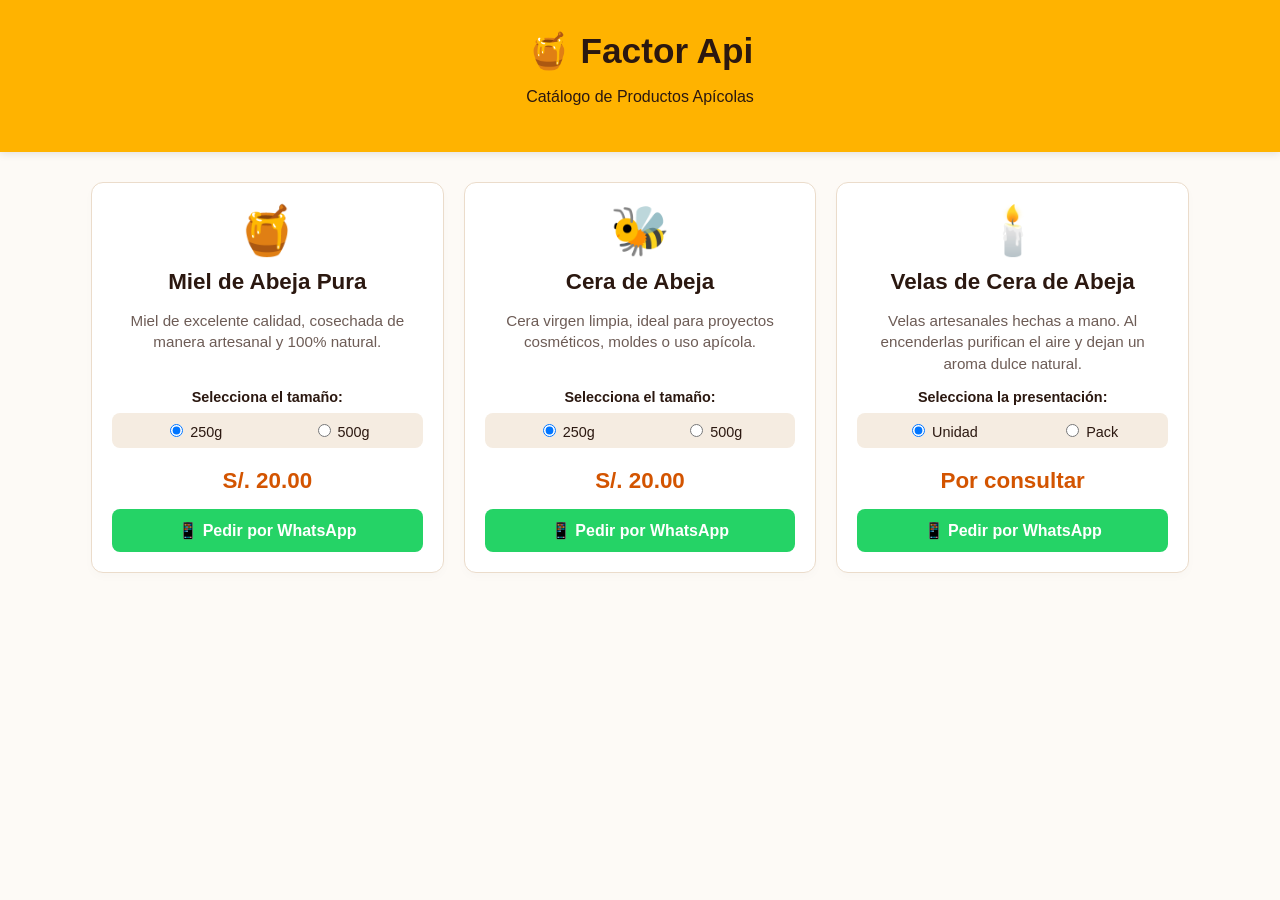
==== index.html @ f0970d04 "Add files via upload" ====
<!DOCTYPE html>
<html lang="es">
<head>
    <meta charset="UTF-8">
    <meta name="viewport" content="width=device-width, initial-scale=1.0">
    <title>Factor Api - Catálogo Oficial</title>
    <style>
        :root {
            --amarillo-miel: #ffb300;
            --marron-oscuro: #2b1810;
            --crema-fondo: #fdfaf6;
            --verde-whatsapp: #25d366;
        }

        body {
            font-family: 'Segoe UI', Arial, sans-serif;
            margin: 0;
            padding: 0;
            background-color: var(--crema-fondo);
            color: var(--marron-oscuro);
        }

        header {
            background-color: var(--amarillo-miel);
            text-align: center;
            padding: 30px 20px;
            box-shadow: 0 2px 8px rgba(0,0,0,0.1);
        }

        header h1 {
            margin: 0;
            font-size: 2.2rem;
        }

        .container {
            max-width: 1100px;
            margin: 30px auto;
            padding: 0 15px;
        }

        .grid-catalogo {
            display: flex;
            flex-wrap: wrap;
            gap: 20px;
            justify-content: center;
        }

        .card-item {
            background: #fff;
            border: 1px solid #ebdccb;
            border-radius: 12px;
            width: calc(33.333% - 14px);
            min-width: 280px;
            box-sizing: border-box;
            padding: 20px;
            box-shadow: 0 4px 10px rgba(0,0,0,0.02);
            display: flex;
            flex-direction: column;
            justify-content: space-between;
        }

        @media (max-width: 900px) {
            .card-item {
                width: calc(50% - 10px);
            }
        }

        @media (max-width: 600px) {
            .card-item {
                width: 100%;
            }
        }

        .icono-prod {
            font-size: 3rem;
            text-align: center;
            margin-bottom: 10px;
        }

        .card-item h3 {
            margin: 10px 0 5px 0;
            font-size: 1.4rem;
            text-align: center;
        }

        .descripcion {
            font-size: 0.95rem;
            color: #6d5c56;
            text-align: center;
            margin-bottom: 15px;
            line-height: 1.4;
        }

        .selector-medida {
            margin-bottom: 20px;
        }

        .selector-medida label {
            display: block;
            font-weight: bold;
            font-size: 0.9rem;
            margin-bottom: 8px;
            text-align: center;
        }

        .opciones-radio {
            display: flex;
            justify-content: space-around;
            background: #f5ece1;
            padding: 8px;
            border-radius: 8px;
        }

        .opciones-radio label {
            margin: 0;
            cursor: pointer;
            font-weight: normal;
        }

        .precio-display {
            text-align: center;
            font-size: 1.4rem;
            font-weight: bold;
            color: #d35400;
            margin-bottom: 15px;
        }

        .btn-whatsapp {
            background-color: var(--verde-whatsapp);
            color: white;
            border: none;
            padding: 12px;
            border-radius: 8px;
            font-weight: bold;
            font-size: 1rem;
            cursor: pointer;
            width: 100%;
            display: flex;
            align-items: center;
            justify-content: center;
            gap: 8px;
            transition: background 0.3s;
            text-decoration: none;
            box-sizing: border-box;
        }

        .btn-whatsapp:hover {
            background-color: #20ba56;
        }
    </style>
</head>
<body>

    <header>
        <h1>🍯 Factor Api</h1>
        <p>Catálogo de Productos Apícolas</p>
    </header>

    <div class="container">
        <div class="grid-catalogo">

            <!-- PRODUCTO 1: MIEL -->
            <div class="card-item">
                <div>
                    <div class="icono-prod">🍯</div>
                    <h3>Miel de Abeja Pura</h3>
                    <p class="descripcion">Miel de excelente calidad, cosechada de manera artesanal y 100% natural.</p>
                </div>
                <div>
                    <div class="selector-medida">
                        <label>Selecciona el tamaño:</label>
                        <div class="opciones-radio">
                            <label><input type="radio" name="tamano-miel" value="250g" checked onclick="actualizarPrecio('miel', 20)"> 250g</label>
                            <label><input type="radio" name="tamano-miel" value="500g" onclick="actualizarPrecio('miel', 40)"> 500g</label>
                        </div>
                    </div>
                    <div class="precio-display" id="precio-miel">S/. 20.00</div>
                    <button class="btn-whatsapp" onclick="enviarPedido('Miel de Abeja Pura', 'tamano-miel', 'precio-miel')">
                        📱 Pedir por WhatsApp
                    </button>
                </div>
            </div>

            <!-- PRODUCTO 2: CERA -->
            <div class="card-item">
                <div>
                    <div class="icono-prod">🐝</div>
                    <h3>Cera de Abeja</h3>
                    <p class="descripcion">Cera virgen limpia, ideal para proyectos cosméticos, moldes o uso apícola.</p>
                </div>
                <div>
                    <div class="selector-medida">
                        <label>Selecciona el tamaño:</label>
                        <div class="opciones-radio">
                            <label><input type="radio" name="tamano-cera" value="250g" checked onclick="actualizarPrecio('cera', 20)"> 250g</label>
                            <label><input type="radio" name="tamano-cera" value="500g" onclick="actualizarPrecio('cera', 40)"> 500g</label>
                        </div>
                    </div>
                    <div class="precio-display" id="precio-cera">S/. 20.00</div>
                    <button class="btn-whatsapp" onclick="enviarPedido('Cera de Abeja', 'tamano-cera', 'precio-cera')">
                        📱 Pedir por WhatsApp
                    </button>
                </div>
            </div>

            <!-- PRODUCTO 3: VELAS -->
            <div class="card-item">
                <div>
                    <div class="icono-prod">🕯️</div>
                    <h3>Velas de Cera de Abeja</h3>
                    <p class="descripcion">Velas artesanales hechas a mano. Al encenderlas purifican el aire y dejan un aroma dulce natural.</p>
                </div>
                <div>
                    <div class="selector-medida">
                        <label>Selecciona la presentación:</label>
                        <div class="opciones-radio">
                            <label><input type="radio" name="tamano-velas" value="Unidad" checked onclick="actualizarPrecio('velas', 'Por consultar')"> Unidad</label>
                            <label><input type="radio" name="tamano-velas" value="Pack" onclick="actualizarPrecio('velas', 'Por consultar')"> Pack</label>
                        </div>
                    </div>
                    <div class="precio-display" id="precio-velas">Por consultar</div>
                    <button class="btn-whatsapp" onclick="enviarPedido('Velas de Cera de Abeja', 'tamano-velas', 'precio-velas')">
                        📱 Pedir por WhatsApp
                    </button>
                </div>
            </div>

        </div>
    </div>

    <script>
        function actualizarPrecio(producto, valor) {
            const el = document.getElementById('precio-' + producto);
            if (typeof valor === 'number') {
                el.innerText = `S/. ${valor}.00`;
            } else {
                el.innerText = valor;
            }
        }

        function enviarPedido(producto, nombreRadio, idPrecio) {
            const numeroTelefono = "51941983088"; 
            
            const opciones = document.getElementsByName(nombreRadio);
            let tamanoSeleccionado = "250g";
            
            for (let i = 0; i < opciones.length; i++) {
                if (opciones[i].checked) {
                    tamanoSeleccionado = opciones[i].value;
                    break;
                }
            }
            
            const textoPrecio = document.getElementById(idPrecio).innerText;
            let detallePrecio = `con un costo de ${textoPrecio}`;
            if(textoPrecio === "Por consultar") {
                detallePrecio = "para consultar el precio";
            }
            
            const mensaje = `Hola Factor Api, me interesa comprar el producto: ${producto} en la presentación de ${tamanoSeleccionado} ${detallePrecio}.`;
            const mensajeCodificado = encodeURIComponent(mensaje);
            
            const enlaceWhatsApp = `https://whatsapp.com{numeroTelefono}&text=${mensajeCodificado}`;
            window.open(enlaceWhatsApp, '_blank');
        }
    </script>

</body>
</html>
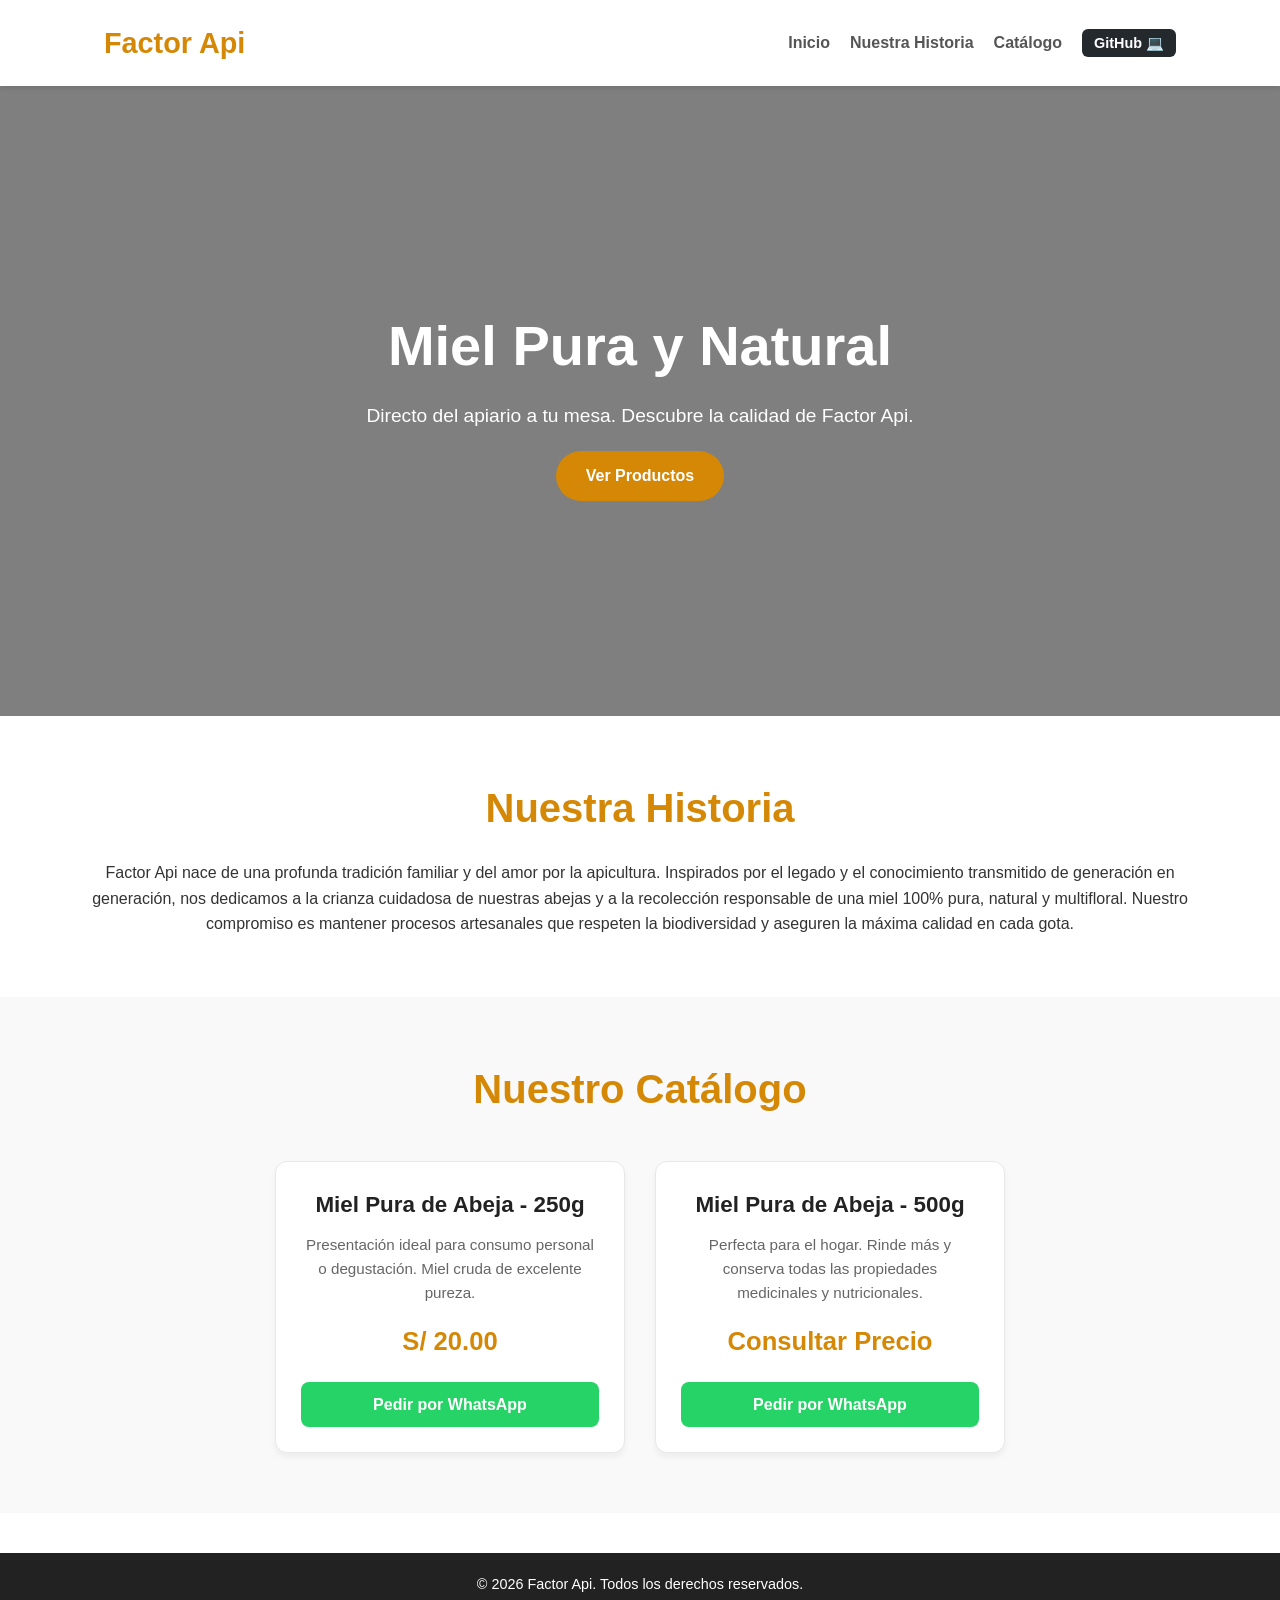
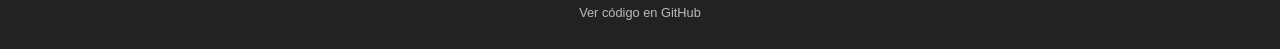
==== commit c31da427: "Add files via upload" ====
--- a/index.html
+++ b/index.html
@@ -3,267 +3,327 @@
 <head>
     <meta charset="UTF-8">
     <meta name="viewport" content="width=device-width, initial-scale=1.0">
-    <title>Factor Api - Catálogo Oficial</title>
+    <title>Factor Api - Miel Pura de Abeja</title>
+    
+    <!-- Estilos CSS Integrados -->
     <style>
-        :root {
-            --amarillo-miel: #ffb300;
-            --marron-oscuro: #2b1810;
-            --crema-fondo: #fdfaf6;
-            --verde-whatsapp: #25d366;
-        }
-
-        body {
-            font-family: 'Segoe UI', Arial, sans-serif;
+        /* Estilos Generales */
+        * {
             margin: 0;
             padding: 0;
-            background-color: var(--crema-fondo);
-            color: var(--marron-oscuro);
-        }
-
+            box-sizing: border-box;
+            font-family: 'Segoe UI', Tahoma, Geneva, Verdana, sans-serif;
+        }
+
+        body {
+            color: #333;
+            line-height: 1.6;
+            background-color: #fff;
+        }
+
+        .container {
+            width: 90%;
+            max-width: 1200px;
+            margin: 0 auto;
+        }
+
+        .section-padding {
+            padding: 60px 0;
+            text-align: center;
+        }
+
+        .bg-light {
+            background-color: #f9f9f9;
+        }
+
+        h2 {
+            font-size: 2.5rem;
+            margin-bottom: 20px;
+            color: #d48806;
+        }
+
+        /* Barra de Navegación */
         header {
-            background-color: var(--amarillo-miel);
+            background-color: #fff;
+            box-shadow: 0 2px 5px rgba(0,0,0,0.1);
+            position: sticky;
+            top: 0;
+            z-index: 1000;
+        }
+
+        .nav-container {
+            display: flex;
+            justify-content: space-between;
+            align-items: center;
+            padding: 20px 5%;
+            max-width: 1200px;
+            margin: 0 auto;
+        }
+
+        .logo {
+            font-size: 1.8rem;
+            font-weight: bold;
+            color: #d48806;
+        }
+
+        nav ul {
+            display: flex;
+            list-style: none;
+            align-items: center;
+        }
+
+        nav ul li {
+            margin-left: 20px;
+        }
+
+        nav ul li a {
+            text-decoration: none;
+            color: #555;
+            font-weight: 600;
+            transition: color 0.3s;
+        }
+
+        nav ul li a:hover {
+            color: #d48806;
+        }
+
+        /* Botón de GitHub en navegación */
+        .nav-github {
+            background-color: #24292e;
+            color: #fff !important;
+            padding: 6px 12px;
+            border-radius: 6px;
+            font-size: 0.9rem;
+        }
+
+        .nav-github:hover {
+            background-color: #444d56;
+            color: #fff !important;
+        }
+
+        /* Sección Hero / Inicio */
+        .hero-section {
+            background: linear-gradient(rgba(0, 0, 0, 0.5), rgba(0, 0, 0, 0.5)), url('https://unsplash.com') no-repeat center center/cover;
+            height: 70vh;
+            display: flex;
+            justify-content: center;
+            align-items: center;
             text-align: center;
-            padding: 30px 20px;
-            box-shadow: 0 2px 8px rgba(0,0,0,0.1);
-        }
-
-        header h1 {
-            margin: 0;
-            font-size: 2.2rem;
-        }
-
-        .container {
-            max-width: 1100px;
-            margin: 30px auto;
-            padding: 0 15px;
-        }
-
-        .grid-catalogo {
+            color: #fff;
+        }
+
+        .hero-content h1 {
+            font-size: 3.5rem;
+            margin-bottom: 10px;
+        }
+
+        .hero-content p {
+            font-size: 1.2rem;
+            margin-bottom: 20px;
+        }
+
+        .btn-primary {
+            display: inline-block;
+            padding: 12px 30px;
+            background-color: #d48806;
+            color: #fff;
+            text-decoration: none;
+            border-radius: 25px;
+            font-weight: bold;
+            transition: background 0.3s;
+        }
+
+        .btn-primary:hover {
+            background-color: #b87404;
+        }
+
+        /* Catálogo de Productos (Diseño Multi-Columna Adaptativo) */
+        .catalog-grid {
             display: flex;
             flex-wrap: wrap;
-            gap: 20px;
+            gap: 30px;
             justify-content: center;
-        }
-
-        .card-item {
+            margin-top: 40px;
+        }
+
+        .product-card {
             background: #fff;
-            border: 1px solid #ebdccb;
+            border: 1px solid #e8e8e8;
             border-radius: 12px;
-            width: calc(33.333% - 14px);
-            min-width: 280px;
-            box-sizing: border-box;
-            padding: 20px;
-            box-shadow: 0 4px 10px rgba(0,0,0,0.02);
+            overflow: hidden;
+            width: 100%;
+            max-width: 350px;
+            box-shadow: 0 4px 6px rgba(0,0,0,0.05);
+            transition: transform 0.3s;
             display: flex;
             flex-direction: column;
+        }
+
+        .product-card:hover {
+            transform: translateY(-5px);
+        }
+
+        .product-info {
+            padding: 25px;
+            display: flex;
+            flex-direction: column;
+            flex-grow: 1;
             justify-content: space-between;
         }
 
-        @media (max-width: 900px) {
-            .card-item {
-                width: calc(50% - 10px);
-            }
-        }
-
-        @media (max-width: 600px) {
-            .card-item {
-                width: 100%;
-            }
-        }
-
-        .icono-prod {
-            font-size: 3rem;
-            text-align: center;
+        .product-info h3 {
+            font-size: 1.4rem;
             margin-bottom: 10px;
-        }
-
-        .card-item h3 {
-            margin: 10px 0 5px 0;
-            font-size: 1.4rem;
-            text-align: center;
-        }
-
-        .descripcion {
+            color: #222;
+        }
+
+        .description {
             font-size: 0.95rem;
-            color: #6d5c56;
-            text-align: center;
+            color: #666;
             margin-bottom: 15px;
-            line-height: 1.4;
-        }
-
-        .selector-medida {
+            flex-grow: 1;
+        }
+
+        .price {
+            font-size: 1.6rem;
+            font-weight: bold;
+            color: #d48806;
             margin-bottom: 20px;
         }
 
-        .selector-medida label {
-            display: block;
-            font-weight: bold;
-            font-size: 0.9rem;
-            margin-bottom: 8px;
-            text-align: center;
-        }
-
-        .opciones-radio {
-            display: flex;
-            justify-content: space-around;
-            background: #f5ece1;
-            padding: 8px;
-            border-radius: 8px;
-        }
-
-        .opciones-radio label {
-            margin: 0;
-            cursor: pointer;
-            font-weight: normal;
-        }
-
-        .precio-display {
-            text-align: center;
-            font-size: 1.4rem;
-            font-weight: bold;
-            color: #d35400;
-            margin-bottom: 15px;
-        }
-
+        /* Botón de WhatsApp */
         .btn-whatsapp {
-            background-color: var(--verde-whatsapp);
-            color: white;
-            border: none;
-            padding: 12px;
+            display: inline-block;
+            padding: 10px 20px;
+            background-color: #25D366;
+            color: #fff;
+            text-decoration: none;
             border-radius: 8px;
             font-weight: bold;
-            font-size: 1rem;
-            cursor: pointer;
-            width: 100%;
-            display: flex;
-            align-items: center;
-            justify-content: center;
-            gap: 8px;
             transition: background 0.3s;
-            text-decoration: none;
-            box-sizing: border-box;
+            text-align: center;
         }
 
         .btn-whatsapp:hover {
-            background-color: #20ba56;
+            background-color: #1ebd58;
+        }
+
+        /* Footer */
+        footer {
+            background-color: #222;
+            color: #fff;
+            text-align: center;
+            padding: 20px 0;
+            margin-top: 40px;
+            font-size: 0.9rem;
+        }
+
+        footer p {
+            margin-bottom: 5px;
+        }
+
+        /* Ajustes Responsivos para Pantallas Pequeñas */
+        @media (max-width: 768px) {
+            .nav-container {
+                flex-direction: column;
+                gap: 10px;
+            }
+            
+            nav ul {
+                flex-direction: column;
+                gap: 10px;
+            }
+
+            nav ul li {
+                margin: 0;
+            }
+
+            .hero-content h1 {
+                font-size: 2.5rem;
+            }
+            
+            .catalog-grid {
+                justify-content: space-evenly;
+            }
         }
     </style>
 </head>
 <body>
 
+    <!-- Navegación -->
     <header>
-        <h1>🍯 Factor Api</h1>
-        <p>Catálogo de Productos Apícolas</p>
+        <div class="nav-container">
+            <div class="logo">Factor Api</div>
+            <nav>
+                <ul>
+                    <li><a href="#inicio">Inicio</a></li>
+                    <li><a href="#historia">Nuestra Historia</a></li>
+                    <li><a href="#catalogo">Catálogo</a></li>
+                    <!-- Reemplaza este enlace por la URL real de tu repositorio de GitHub -->
+                    <li><a href="https://github.com" target="_blank" class="nav-github">GitHub 💻</a></li>
+                </ul>
+            </nav>
+        </div>
     </header>
 
-    <div class="container">
-        <div class="grid-catalogo">
-
-            <!-- PRODUCTO 1: MIEL -->
-            <div class="card-item">
-                <div>
-                    <div class="icono-prod">🍯</div>
-                    <h3>Miel de Abeja Pura</h3>
-                    <p class="descripcion">Miel de excelente calidad, cosechada de manera artesanal y 100% natural.</p>
+    <!-- Sección Inicio -->
+    <section id="inicio" class="hero-section">
+        <div class="hero-content">
+            <h1>Miel Pura y Natural</h1>
+            <p>Directo del apiario a tu mesa. Descubre la calidad de Factor Api.</p>
+            <a href="#catalogo" class="btn-primary">Ver Productos</a>
+        </div>
+    </section>
+
+    <!-- Sección Historia -->
+    <section id="historia" class="section-padding">
+        <div class="container">
+            <h2>Nuestra Historia</h2>
+            <p>Factor Api nace de una profunda tradición familiar y del amor por la apicultura. Inspirados por el legado y el conocimiento transmitido de generación en generación, nos dedicamos a la crianza cuidadosa de nuestras abejas y a la recolección responsable de una miel 100% pura, natural y multifloral. Nuestro compromiso es mantener procesos artesanales que respeten la biodiversidad y aseguren la máxima calidad en cada gota.</p>
+        </div>
+    </section>
+
+    <!-- Sección Catálogo -->
+    <section id="catalogo" class="section-padding bg-light">
+        <div class="container">
+            <h2>Nuestro Catálogo</h2>
+            <div class="catalog-grid">
+                
+                <!-- Tarjeta Presentación 250g -->
+                <div class="product-card">
+                    <div class="product-info">
+                        <h3>Miel Pura de Abeja - 250g</h3>
+                        <p class="description">Presentación ideal para consumo personal o degustación. Miel cruda de excelente pureza.</p>
+                        <p class="price">S/ 20.00</p>
+                        <!-- Reemplaza el número 51900000000 por tu número real de WhatsApp -->
+                        <a href="https://wa.me" class="btn-whatsapp" target="_blank">
+                            Pedir por WhatsApp
+                        </a>
+                    </div>
                 </div>
-                <div>
-                    <div class="selector-medida">
-                        <label>Selecciona el tamaño:</label>
-                        <div class="opciones-radio">
-                            <label><input type="radio" name="tamano-miel" value="250g" checked onclick="actualizarPrecio('miel', 20)"> 250g</label>
-                            <label><input type="radio" name="tamano-miel" value="500g" onclick="actualizarPrecio('miel', 40)"> 500g</label>
-                        </div>
+
+                <!-- Tarjeta Presentación 500g -->
+                <div class="product-card">
+                    <div class="product-info">
+                        <h3>Miel Pura de Abeja - 500g</h3>
+                        <p class="description">Perfecta para el hogar. Rinde más y conserva todas las propiedades medicinales y nutricionales.</p>
+                        <p class="price">Consultar Precio</p>
+                        <!-- Reemplaza el número 51900000000 por tu número real de WhatsApp -->
+                        <a href="https://wa.me" class="btn-whatsapp" target="_blank">
+                            Pedir por WhatsApp
+                        </a>
                     </div>
-                    <div class="precio-display" id="precio-miel">S/. 20.00</div>
-                    <button class="btn-whatsapp" onclick="enviarPedido('Miel de Abeja Pura', 'tamano-miel', 'precio-miel')">
-                        📱 Pedir por WhatsApp
-                    </button>
                 </div>
+
             </div>
-
-            <!-- PRODUCTO 2: CERA -->
-            <div class="card-item">
-                <div>
-                    <div class="icono-prod">🐝</div>
-                    <h3>Cera de Abeja</h3>
-                    <p class="descripcion">Cera virgen limpia, ideal para proyectos cosméticos, moldes o uso apícola.</p>
-                </div>
-                <div>
-                    <div class="selector-medida">
-                        <label>Selecciona el tamaño:</label>
-                        <div class="opciones-radio">
-                            <label><input type="radio" name="tamano-cera" value="250g" checked onclick="actualizarPrecio('cera', 20)"> 250g</label>
-                            <label><input type="radio" name="tamano-cera" value="500g" onclick="actualizarPrecio('cera', 40)"> 500g</label>
-                        </div>
-                    </div>
-                    <div class="precio-display" id="precio-cera">S/. 20.00</div>
-                    <button class="btn-whatsapp" onclick="enviarPedido('Cera de Abeja', 'tamano-cera', 'precio-cera')">
-                        📱 Pedir por WhatsApp
-                    </button>
-                </div>
-            </div>
-
-            <!-- PRODUCTO 3: VELAS -->
-            <div class="card-item">
-                <div>
-                    <div class="icono-prod">🕯️</div>
-                    <h3>Velas de Cera de Abeja</h3>
-                    <p class="descripcion">Velas artesanales hechas a mano. Al encenderlas purifican el aire y dejan un aroma dulce natural.</p>
-                </div>
-                <div>
-                    <div class="selector-medida">
-                        <label>Selecciona la presentación:</label>
-                        <div class="opciones-radio">
-                            <label><input type="radio" name="tamano-velas" value="Unidad" checked onclick="actualizarPrecio('velas', 'Por consultar')"> Unidad</label>
-                            <label><input type="radio" name="tamano-velas" value="Pack" onclick="actualizarPrecio('velas', 'Por consultar')"> Pack</label>
-                        </div>
-                    </div>
-                    <div class="precio-display" id="precio-velas">Por consultar</div>
-                    <button class="btn-whatsapp" onclick="enviarPedido('Velas de Cera de Abeja', 'tamano-velas', 'precio-velas')">
-                        📱 Pedir por WhatsApp
-                    </button>
-                </div>
-            </div>
-
         </div>
-    </div>
-
-    <script>
-        function actualizarPrecio(producto, valor) {
-            const el = document.getElementById('precio-' + producto);
-            if (typeof valor === 'number') {
-                el.innerText = `S/. ${valor}.00`;
-            } else {
-                el.innerText = valor;
-            }
-        }
-
-        function enviarPedido(producto, nombreRadio, idPrecio) {
-            const numeroTelefono = "51941983088"; 
-            
-            const opciones = document.getElementsByName(nombreRadio);
-            let tamanoSeleccionado = "250g";
-            
-            for (let i = 0; i < opciones.length; i++) {
-                if (opciones[i].checked) {
-                    tamanoSeleccionado = opciones[i].value;
-                    break;
-                }
-            }
-            
-            const textoPrecio = document.getElementById(idPrecio).innerText;
-            let detallePrecio = `con un costo de ${textoPrecio}`;
-            if(textoPrecio === "Por consultar") {
-                detallePrecio = "para consultar el precio";
-            }
-            
-            const mensaje = `Hola Factor Api, me interesa comprar el producto: ${producto} en la presentación de ${tamanoSeleccionado} ${detallePrecio}.`;
-            const mensajeCodificado = encodeURIComponent(mensaje);
-            
-            const enlaceWhatsApp = `https://whatsapp.com{numeroTelefono}&text=${mensajeCodificado}`;
-            window.open(enlaceWhatsApp, '_blank');
-        }
-    </script>
+    </section>
+
+    <footer>
+        <p>&copy; 2026 Factor Api. Todos los derechos reservados.</p>
+        <!-- Enlace secundario en el footer para fácil acceso técnico -->
+        <p><a href="https://github.com" target="_blank" style="color: #bbb; text-decoration: none; font-size: 0.8rem;">Ver código en GitHub</a></p>
+    </footer>
 
 </body>
 </html>
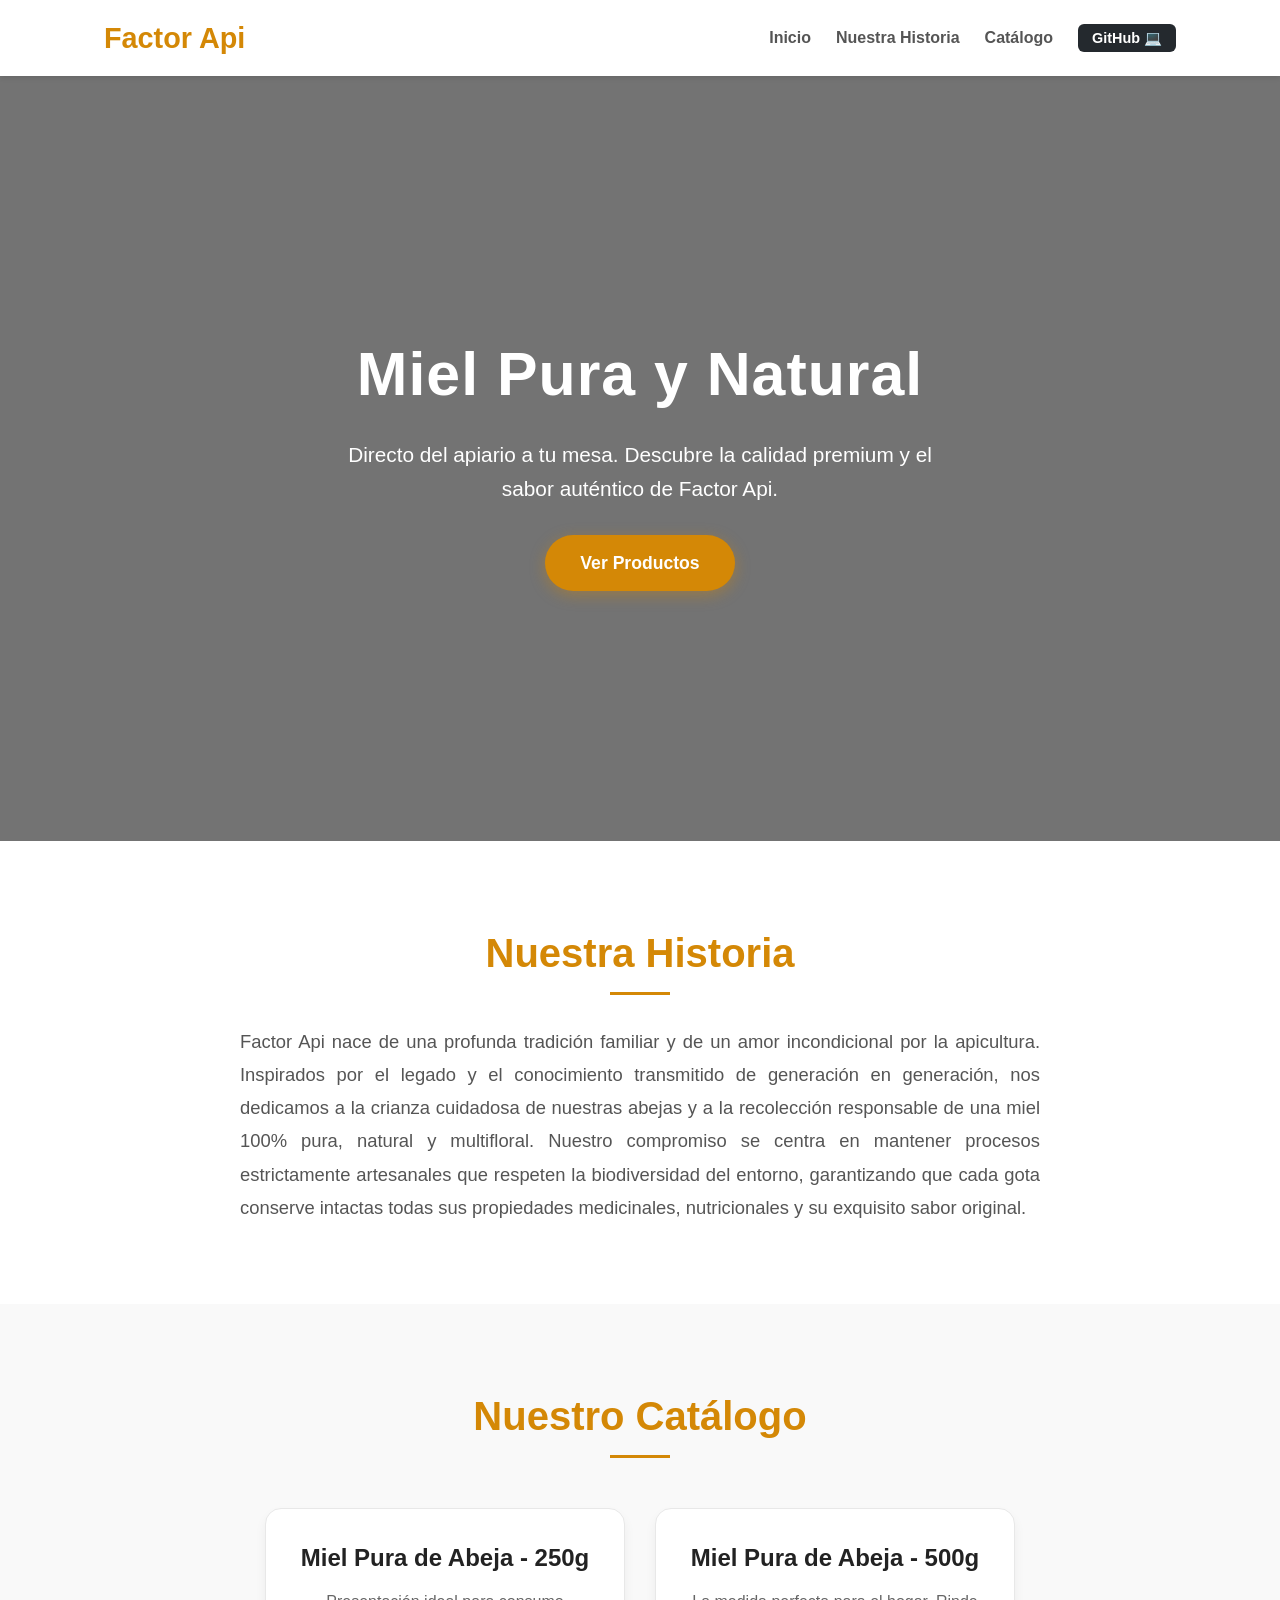
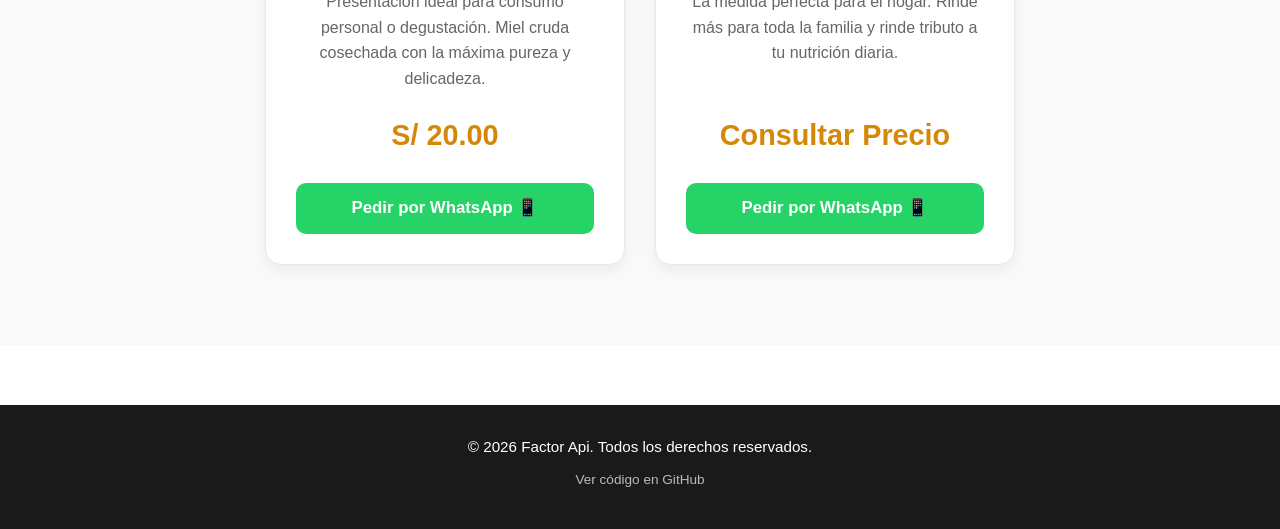
==== commit b6c3ec84: "Add files via upload" ====
--- a/index.html
+++ b/index.html
@@ -4,313 +4,64 @@
     <meta charset="UTF-8">
     <meta name="viewport" content="width=device-width, initial-scale=1.0">
     <title>Factor Api - Miel Pura de Abeja</title>
-    
-    <!-- Estilos CSS Integrados -->
-    <style>
-        /* Estilos Generales */
-        * {
-            margin: 0;
-            padding: 0;
-            box-sizing: border-box;
-            font-family: 'Segoe UI', Tahoma, Geneva, Verdana, sans-serif;
-        }
-
-        body {
-            color: #333;
-            line-height: 1.6;
-            background-color: #fff;
-        }
-
-        .container {
-            width: 90%;
-            max-width: 1200px;
-            margin: 0 auto;
-        }
-
-        .section-padding {
-            padding: 60px 0;
-            text-align: center;
-        }
-
-        .bg-light {
-            background-color: #f9f9f9;
-        }
-
-        h2 {
-            font-size: 2.5rem;
-            margin-bottom: 20px;
-            color: #d48806;
-        }
-
-        /* Barra de Navegación */
-        header {
-            background-color: #fff;
-            box-shadow: 0 2px 5px rgba(0,0,0,0.1);
-            position: sticky;
-            top: 0;
-            z-index: 1000;
-        }
-
-        .nav-container {
-            display: flex;
-            justify-content: space-between;
-            align-items: center;
-            padding: 20px 5%;
-            max-width: 1200px;
-            margin: 0 auto;
-        }
-
-        .logo {
-            font-size: 1.8rem;
-            font-weight: bold;
-            color: #d48806;
-        }
-
-        nav ul {
-            display: flex;
-            list-style: none;
-            align-items: center;
-        }
-
-        nav ul li {
-            margin-left: 20px;
-        }
-
-        nav ul li a {
-            text-decoration: none;
-            color: #555;
-            font-weight: 600;
-            transition: color 0.3s;
-        }
-
-        nav ul li a:hover {
-            color: #d48806;
-        }
-
-        /* Botón de GitHub en navegación */
-        .nav-github {
-            background-color: #24292e;
-            color: #fff !important;
-            padding: 6px 12px;
-            border-radius: 6px;
-            font-size: 0.9rem;
-        }
-
-        .nav-github:hover {
-            background-color: #444d56;
-            color: #fff !important;
-        }
-
-        /* Sección Hero / Inicio */
-        .hero-section {
-            background: linear-gradient(rgba(0, 0, 0, 0.5), rgba(0, 0, 0, 0.5)), url('https://unsplash.com') no-repeat center center/cover;
-            height: 70vh;
-            display: flex;
-            justify-content: center;
-            align-items: center;
-            text-align: center;
-            color: #fff;
-        }
-
-        .hero-content h1 {
-            font-size: 3.5rem;
-            margin-bottom: 10px;
-        }
-
-        .hero-content p {
-            font-size: 1.2rem;
-            margin-bottom: 20px;
-        }
-
-        .btn-primary {
-            display: inline-block;
-            padding: 12px 30px;
-            background-color: #d48806;
-            color: #fff;
-            text-decoration: none;
-            border-radius: 25px;
-            font-weight: bold;
-            transition: background 0.3s;
-        }
-
-        .btn-primary:hover {
-            background-color: #b87404;
-        }
-
-        /* Catálogo de Productos (Diseño Multi-Columna Adaptativo) */
-        .catalog-grid {
-            display: flex;
-            flex-wrap: wrap;
-            gap: 30px;
-            justify-content: center;
-            margin-top: 40px;
-        }
-
-        .product-card {
-            background: #fff;
-            border: 1px solid #e8e8e8;
-            border-radius: 12px;
-            overflow: hidden;
-            width: 100%;
-            max-width: 350px;
-            box-shadow: 0 4px 6px rgba(0,0,0,0.05);
-            transition: transform 0.3s;
-            display: flex;
-            flex-direction: column;
-        }
-
-        .product-card:hover {
-            transform: translateY(-5px);
-        }
-
-        .product-info {
-            padding: 25px;
-            display: flex;
-            flex-direction: column;
-            flex-grow: 1;
-            justify-content: space-between;
-        }
-
-        .product-info h3 {
-            font-size: 1.4rem;
-            margin-bottom: 10px;
-            color: #222;
-        }
-
-        .description {
-            font-size: 0.95rem;
-            color: #666;
-            margin-bottom: 15px;
-            flex-grow: 1;
-        }
-
-        .price {
-            font-size: 1.6rem;
-            font-weight: bold;
-            color: #d48806;
-            margin-bottom: 20px;
-        }
-
-        /* Botón de WhatsApp */
-        .btn-whatsapp {
-            display: inline-block;
-            padding: 10px 20px;
-            background-color: #25D366;
-            color: #fff;
-            text-decoration: none;
-            border-radius: 8px;
-            font-weight: bold;
-            transition: background 0.3s;
-            text-align: center;
-        }
-
-        .btn-whatsapp:hover {
-            background-color: #1ebd58;
-        }
-
-        /* Footer */
-        footer {
-            background-color: #222;
-            color: #fff;
-            text-align: center;
-            padding: 20px 0;
-            margin-top: 40px;
-            font-size: 0.9rem;
-        }
-
-        footer p {
-            margin-bottom: 5px;
-        }
-
-        /* Ajustes Responsivos para Pantallas Pequeñas */
-        @media (max-width: 768px) {
-            .nav-container {
-                flex-direction: column;
-                gap: 10px;
-            }
-            
-            nav ul {
-                flex-direction: column;
-                gap: 10px;
-            }
-
-            nav ul li {
-                margin: 0;
-            }
-
-            .hero-content h1 {
-                font-size: 2.5rem;
-            }
-            
-            .catalog-grid {
-                justify-content: space-evenly;
-            }
-        }
-    </style>
+    <link rel="stylesheet" href="styles.css">
 </head>
 <body>
 
-    <!-- Navegación -->
     <header>
         <div class="nav-container">
-            <div class="logo">Factor Api</div>
+            <a href="#inicio" class="logo">Factor Api</a>
             <nav>
                 <ul>
                     <li><a href="#inicio">Inicio</a></li>
                     <li><a href="#historia">Nuestra Historia</a></li>
                     <li><a href="#catalogo">Catálogo</a></li>
-                    <!-- Reemplaza este enlace por la URL real de tu repositorio de GitHub -->
                     <li><a href="https://github.com" target="_blank" class="nav-github">GitHub 💻</a></li>
                 </ul>
             </nav>
         </div>
     </header>
 
-    <!-- Sección Inicio -->
     <section id="inicio" class="hero-section">
         <div class="hero-content">
             <h1>Miel Pura y Natural</h1>
-            <p>Directo del apiario a tu mesa. Descubre la calidad de Factor Api.</p>
+            <p>Directo del apiario a tu mesa. Descubre la calidad premium y el sabor auténtico de Factor Api.</p>
             <a href="#catalogo" class="btn-primary">Ver Productos</a>
         </div>
     </section>
 
-    <!-- Sección Historia -->
     <section id="historia" class="section-padding">
         <div class="container">
             <h2>Nuestra Historia</h2>
-            <p>Factor Api nace de una profunda tradición familiar y del amor por la apicultura. Inspirados por el legado y el conocimiento transmitido de generación en generación, nos dedicamos a la crianza cuidadosa de nuestras abejas y a la recolección responsable de una miel 100% pura, natural y multifloral. Nuestro compromiso es mantener procesos artesanales que respeten la biodiversidad y aseguren la máxima calidad en cada gota.</p>
+            <p class="history-text">
+                Factor Api nace de una profunda tradición familiar y de un amor incondicional por la apicultura. Inspirados por el legado y el conocimiento transmitido de generación en generación, nos dedicamos a la crianza cuidadosa de nuestras abejas y a la recolección responsable de una miel 100% pura, natural y multifloral. Nuestro compromiso se centra en mantener procesos estrictamente artesanales que respeten la biodiversidad del entorno, garantizando que cada gota conserve intactas todas sus propiedades medicinales, nutricionales y su exquisito sabor original.
+            </p>
         </div>
     </section>
 
-    <!-- Sección Catálogo -->
     <section id="catalogo" class="section-padding bg-light">
         <div class="container">
             <h2>Nuestro Catálogo</h2>
             <div class="catalog-grid">
                 
-                <!-- Tarjeta Presentación 250g -->
                 <div class="product-card">
                     <div class="product-info">
                         <h3>Miel Pura de Abeja - 250g</h3>
-                        <p class="description">Presentación ideal para consumo personal o degustación. Miel cruda de excelente pureza.</p>
+                        <p class="description">Presentación ideal para consumo personal o degustación. Miel cruda cosechada con la máxima pureza y delicadeza.</p>
                         <p class="price">S/ 20.00</p>
-                        <!-- Reemplaza el número 51900000000 por tu número real de WhatsApp -->
                         <a href="https://wa.me" class="btn-whatsapp" target="_blank">
-                            Pedir por WhatsApp
+                            Pedir por WhatsApp 📱
                         </a>
                     </div>
                 </div>
 
-                <!-- Tarjeta Presentación 500g -->
                 <div class="product-card">
                     <div class="product-info">
                         <h3>Miel Pura de Abeja - 500g</h3>
-                        <p class="description">Perfecta para el hogar. Rinde más y conserva todas las propiedades medicinales y nutricionales.</p>
+                        <p class="description">La medida perfecta para el hogar. Rinde más para toda la familia y rinde tributo a tu nutrición diaria.</p>
                         <p class="price">Consultar Precio</p>
-                        <!-- Reemplaza el número 51900000000 por tu número real de WhatsApp -->
                         <a href="https://wa.me" class="btn-whatsapp" target="_blank">
-                            Pedir por WhatsApp
+                            Pedir por WhatsApp 📱
                         </a>
                     </div>
                 </div>
@@ -320,9 +71,10 @@
     </section>
 
     <footer>
-        <p>&copy; 2026 Factor Api. Todos los derechos reservados.</p>
-        <!-- Enlace secundario en el footer para fácil acceso técnico -->
-        <p><a href="https://github.com" target="_blank" style="color: #bbb; text-decoration: none; font-size: 0.8rem;">Ver código en GitHub</a></p>
+        <div class="container">
+            <p>&copy; 2026 Factor Api. Todos los derechos reservados.</p>
+            <p><a href="https://github.com" target="_blank" style="color: #bbb; text-decoration: none; font-size: 0.85rem;">Ver código en GitHub</a></p>
+        </div>
     </footer>
 
 </body>
--- a/styles.css
+++ b/styles.css
@@ -0,0 +1,238 @@
+* {
+    margin: 0;
+    padding: 0;
+    box-sizing: border-box;
+    font-family: 'Segoe UI', Tahoma, Geneva, Verdana, sans-serif;
+}
+body {
+    color: #333;
+    line-height: 1.6;
+    background-color: #fff;
+    scroll-behavior: smooth;
+}
+.container {
+    width: 90%;
+    max-width: 1200px;
+    margin: 0 auto;
+}
+.section-padding {
+    padding: 80px 0;
+    text-align: center;
+}
+.bg-light {
+    background-color: #f9f9f9;
+}
+h2 {
+    font-size: 2.5rem;
+    margin-bottom: 20px;
+    color: #d48806;
+    position: relative;
+    padding-bottom: 10px;
+}
+h2::after {
+    content: '';
+    position: absolute;
+    bottom: 0;
+    left: 50%;
+    transform: translateX(-50%);
+    width: 60px;
+    height: 3px;
+    background-color: #d48806;
+}
+header {
+    background-color: #fff;
+    box-shadow: 0 2px 5px rgba(0,0,0,0.1);
+    position: sticky;
+    top: 0;
+    z-index: 1000;
+}
+.nav-container {
+    display: flex;
+    justify-content: space-between;
+    align-items: center;
+    padding: 15px 5%;
+    max-width: 1200px;
+    margin: 0 auto;
+}
+.logo {
+    font-size: 1.8rem;
+    font-weight: bold;
+    color: #d48806;
+    text-decoration: none;
+}
+nav ul {
+    display: flex;
+    list-style: none;
+    align-items: center;
+}
+nav ul li {
+    margin-left: 25px;
+}
+nav ul li a {
+    text-decoration: none;
+    color: #555;
+    font-weight: 600;
+    transition: color 0.3s;
+}
+nav ul li a:hover {
+    color: #d48806;
+}
+.nav-github {
+    background-color: #24292e;
+    color: #fff !important;
+    padding: 6px 14px;
+    border-radius: 6px;
+    font-size: 0.9rem;
+}
+.nav-github:hover {
+    background-color: #444d56;
+    color: #fff !important;
+}
+.hero-section {
+    background: linear-gradient(rgba(0, 0, 0, 0.55), rgba(0, 0, 0, 0.55)), url('https://unsplash.com') no-repeat center center/cover;
+    height: 85vh;
+    display: flex;
+    justify-content: center;
+    align-items: center;
+    text-align: center;
+    color: #fff;
+    padding: 0 20px;
+}
+.hero-content h1 {
+    font-size: 3.8rem;
+    margin-bottom: 15px;
+    font-weight: 800;
+    letter-spacing: 1px;
+}
+.hero-content p {
+    font-size: 1.3rem;
+    margin-bottom: 30px;
+    max-width: 600px;
+    margin-left: auto;
+    margin-right: auto;
+}
+.btn-primary {
+    display: inline-block;
+    padding: 14px 35px;
+    background-color: #d48806;
+    color: #fff;
+    text-decoration: none;
+    border-radius: 30px;
+    font-weight: bold;
+    font-size: 1.1rem;
+    transition: background 0.3s, transform 0.2s;
+    box-shadow: 0 4px 15px rgba(212, 136, 6, 0.4);
+}
+.btn-primary:hover {
+    background-color: #b87404;
+    transform: translateY(-2px);
+}
+.history-text {
+    max-width: 800px;
+    margin: 30px auto 0 auto;
+    font-size: 1.15rem;
+    color: #555;
+    line-height: 1.8;
+    text-align: justify;
+}
+.catalog-grid {
+    display: flex;
+    flex-wrap: wrap;
+    gap: 30px;
+    justify-content: center;
+    margin-top: 50px;
+    align-items: stretch;
+}
+.product-card {
+    background: #fff;
+    border: 1px solid #e8e8e8;
+    border-radius: 16px;
+    overflow: hidden;
+    width: 100%;
+    max-width: 360px;
+    box-shadow: 0 6px 12px rgba(0,0,0,0.05);
+    transition: transform 0.3s, box-shadow 0.3s;
+    display: flex;
+    flex-direction: column;
+}
+.product-card:hover {
+    transform: translateY(-8px);
+    box-shadow: 0 12px 20px rgba(0,0,0,0.1);
+}
+.product-info {
+    padding: 30px;
+    display: flex;
+    flex-direction: column;
+    flex-grow: 1;
+}
+.product-info h3 {
+    font-size: 1.5rem;
+    margin-bottom: 12px;
+    color: #222;
+}
+.description {
+    font-size: 1rem;
+    color: #666;
+    margin-bottom: 20px;
+    flex-grow: 1;
+}
+.price {
+    font-size: 1.8rem;
+    font-weight: 700;
+    color: #d48806;
+    margin-bottom: 25px;
+}
+.btn-whatsapp {
+    display: flex;
+    align-items: center;
+    justify-content: center;
+    gap: 8px;
+    padding: 12px 20px;
+    background-color: #25D366;
+    color: #fff;
+    text-decoration: none;
+    border-radius: 10px;
+    font-weight: bold;
+    font-size: 1.05rem;
+    transition: background 0.3s, transform 0.2s;
+    text-align: center;
+    margin-top: auto;
+}
+.btn-whatsapp:hover {
+    background-color: #1ebd58;
+    transform: translateY(-2px);
+}
+footer {
+    background-color: #1a1a1a;
+    color: #fff;
+    text-align: center;
+    padding: 30px 0;
+    margin-top: 60px;
+    font-size: 0.95rem;
+}
+footer p {
+    margin-bottom: 8px;
+}
+@media (max-width: 768px) {
+    .nav-container {
+        flex-direction: column;
+        gap: 15px;
+    }
+    nav ul {
+        flex-direction: column;
+        gap: 12px;
+    }
+    nav ul li {
+        margin: 0;
+    }
+    .hero-content h1 {
+        font-size: 2.6rem;
+    }
+    .hero-content p {
+        font-size: 1.1rem;
+    }
+    .catalog-grid {
+        justify-content: center;
+        padding: 0 15px;
+    }
+}
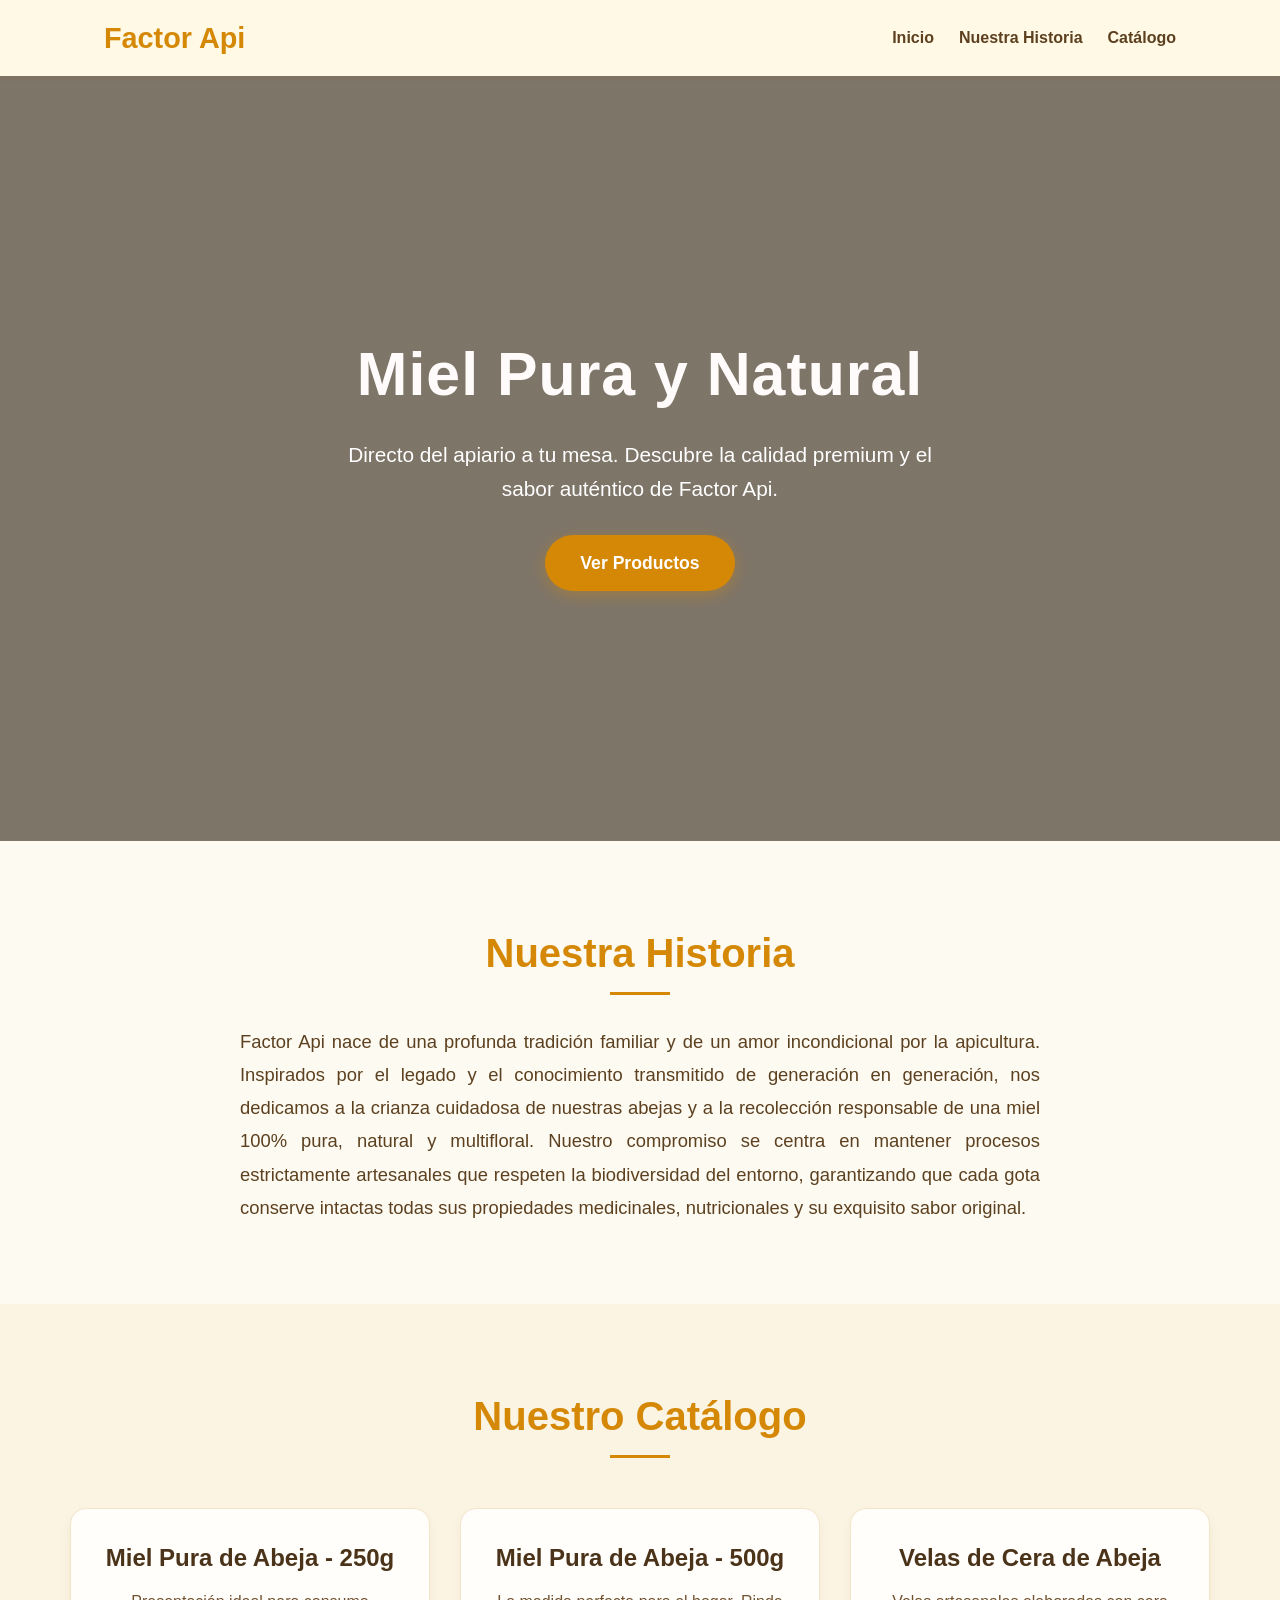
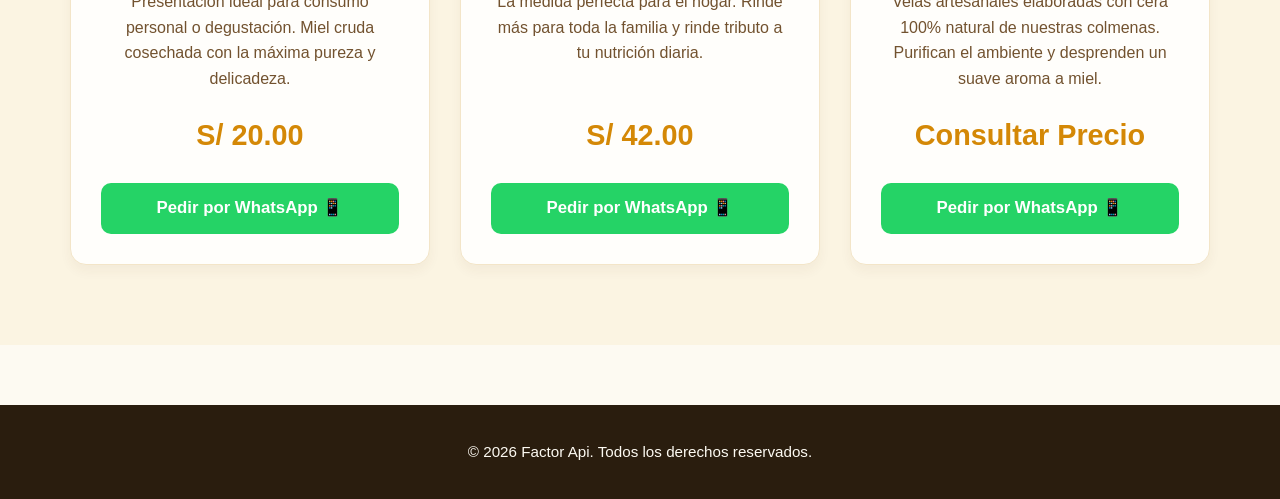
==== commit a3aa0dfc: "Add files via upload" ====
--- a/index.html
+++ b/index.html
@@ -16,7 +16,6 @@
                     <li><a href="#inicio">Inicio</a></li>
                     <li><a href="#historia">Nuestra Historia</a></li>
                     <li><a href="#catalogo">Catálogo</a></li>
-                    <li><a href="https://github.com" target="_blank" class="nav-github">GitHub 💻</a></li>
                 </ul>
             </nav>
         </div>
@@ -39,11 +38,12 @@
         </div>
     </section>
 
-    <section id="catalogo" class="section-padding bg-light">
+    <section id="catalogo" class="section-padding bg-honey-light">
         <div class="container">
             <h2>Nuestro Catálogo</h2>
             <div class="catalog-grid">
                 
+                <!-- Tarjeta 250g -->
                 <div class="product-card">
                     <div class="product-info">
                         <h3>Miel Pura de Abeja - 250g</h3>
@@ -55,10 +55,23 @@
                     </div>
                 </div>
 
+                <!-- Tarjeta 500g -->
                 <div class="product-card">
                     <div class="product-info">
                         <h3>Miel Pura de Abeja - 500g</h3>
                         <p class="description">La medida perfecta para el hogar. Rinde más para toda la familia y rinde tributo a tu nutrición diaria.</p>
+                        <p class="price">S/ 42.00</p>
+                        <a href="https://wa.me" class="btn-whatsapp" target="_blank">
+                            Pedir por WhatsApp 📱
+                        </a>
+                    </div>
+                </div>
+
+                <!-- Tarjeta Velas de Cera de Abeja -->
+                <div class="product-card product-special">
+                    <div class="product-info">
+                        <h3>Velas de Cera de Abeja</h3>
+                        <p class="description">Velas artesanales elaboradas con cera 100% natural de nuestras colmenas. Purifican el ambiente y desprenden un suave aroma a miel.</p>
                         <p class="price">Consultar Precio</p>
                         <a href="https://wa.me" class="btn-whatsapp" target="_blank">
                             Pedir por WhatsApp 📱
@@ -73,7 +86,6 @@
     <footer>
         <div class="container">
             <p>&copy; 2026 Factor Api. Todos los derechos reservados.</p>
-            <p><a href="https://github.com" target="_blank" style="color: #bbb; text-decoration: none; font-size: 0.85rem;">Ver código en GitHub</a></p>
         </div>
     </footer>
 
--- a/styles.css
+++ b/styles.css
@@ -5,9 +5,9 @@
     font-family: 'Segoe UI', Tahoma, Geneva, Verdana, sans-serif;
 }
 body {
-    color: #333;
+    color: #4a3319; /* Marrón oscuro para mejor contraste apícola */
     line-height: 1.6;
-    background-color: #fff;
+    background-color: #fdfaf2; /* Color crema suave de fondo */
     scroll-behavior: smooth;
 }
 .container {
@@ -19,13 +19,13 @@
     padding: 80px 0;
     text-align: center;
 }
-.bg-light {
-    background-color: #f9f9f9;
+.bg-honey-light {
+    background-color: #fbf4e2; /* Fondo de catálogo en tono cera suave */
 }
 h2 {
     font-size: 2.5rem;
     margin-bottom: 20px;
-    color: #d48806;
+    color: #d48806; /* Oro/Ámbar de la miel */
     position: relative;
     padding-bottom: 10px;
 }
@@ -40,8 +40,8 @@
     background-color: #d48806;
 }
 header {
-    background-color: #fff;
-    box-shadow: 0 2px 5px rgba(0,0,0,0.1);
+    background-color: #fff9e6; /* Fondo del menú tono polen claro */
+    box-shadow: 0 2px 5px rgba(139, 92, 26, 0.15);
     position: sticky;
     top: 0;
     z-index: 1000;
@@ -70,26 +70,15 @@
 }
 nav ul li a {
     text-decoration: none;
-    color: #555;
+    color: #5c401f;
     font-weight: 600;
     transition: color 0.3s;
 }
 nav ul li a:hover {
     color: #d48806;
 }
-.nav-github {
-    background-color: #24292e;
-    color: #fff !important;
-    padding: 6px 14px;
-    border-radius: 6px;
-    font-size: 0.9rem;
-}
-.nav-github:hover {
-    background-color: #444d56;
-    color: #fff !important;
-}
 .hero-section {
-    background: linear-gradient(rgba(0, 0, 0, 0.55), rgba(0, 0, 0, 0.55)), url('https://unsplash.com') no-repeat center center/cover;
+    background: linear-gradient(rgba(42, 29, 14, 0.6), rgba(42, 29, 14, 0.6)), url('https://unsplash.com') no-repeat center center/cover;
     height: 85vh;
     display: flex;
     justify-content: center;
@@ -103,6 +92,7 @@
     margin-bottom: 15px;
     font-weight: 800;
     letter-spacing: 1px;
+    color: #fffbfa;
 }
 .hero-content p {
     font-size: 1.3rem;
@@ -131,7 +121,7 @@
     max-width: 800px;
     margin: 30px auto 0 auto;
     font-size: 1.15rem;
-    color: #555;
+    color: #5c401f;
     line-height: 1.8;
     text-align: justify;
 }
@@ -144,20 +134,21 @@
     align-items: stretch;
 }
 .product-card {
-    background: #fff;
-    border: 1px solid #e8e8e8;
+    background: #fffefb; /* Blanco cálido */
+    border: 1px solid #f3e5c8; /* Borde color panal blando */
     border-radius: 16px;
     overflow: hidden;
     width: 100%;
     max-width: 360px;
-    box-shadow: 0 6px 12px rgba(0,0,0,0.05);
+    box-shadow: 0 6px 12px rgba(92, 64, 31, 0.05);
     transition: transform 0.3s, box-shadow 0.3s;
     display: flex;
     flex-direction: column;
 }
 .product-card:hover {
     transform: translateY(-8px);
-    box-shadow: 0 12px 20px rgba(0,0,0,0.1);
+    box-shadow: 0 12px 20px rgba(212, 136, 6, 0.15);
+    border-color: #d48806;
 }
 .product-info {
     padding: 30px;
@@ -168,11 +159,11 @@
 .product-info h3 {
     font-size: 1.5rem;
     margin-bottom: 12px;
-    color: #222;
+    color: #4a3319;
 }
 .description {
     font-size: 1rem;
-    color: #666;
+    color: #72522f;
     margin-bottom: 20px;
     flex-grow: 1;
 }
@@ -203,15 +194,12 @@
     transform: translateY(-2px);
 }
 footer {
-    background-color: #1a1a1a;
-    color: #fff;
-    text-align: center;
-    padding: 30px 0;
+    background-color: #2a1d0e; /* Marrón colmena muy oscuro */
+    color: #fdfaf2;
+    text-align: center;
+    padding: 35px 0;
     margin-top: 60px;
     font-size: 0.95rem;
-}
-footer p {
-    margin-bottom: 8px;
 }
 @media (max-width: 768px) {
     .nav-container {
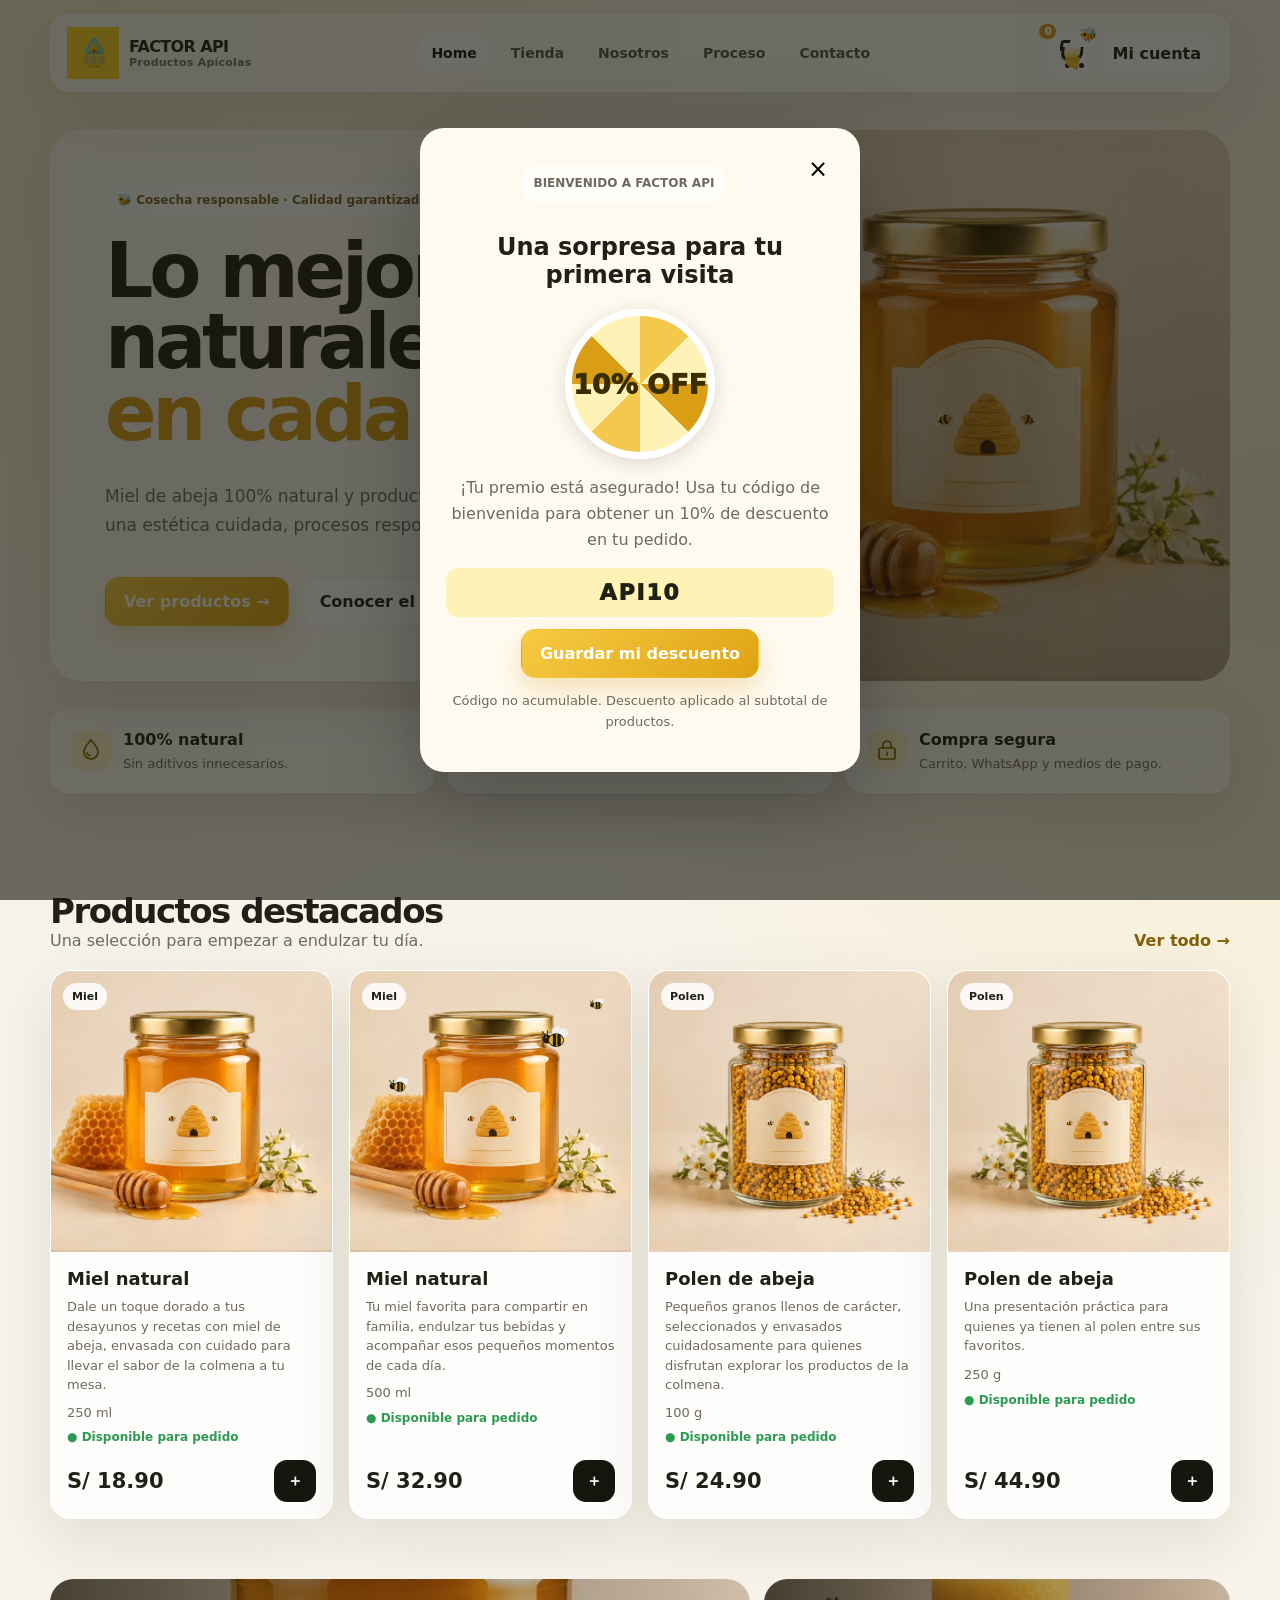
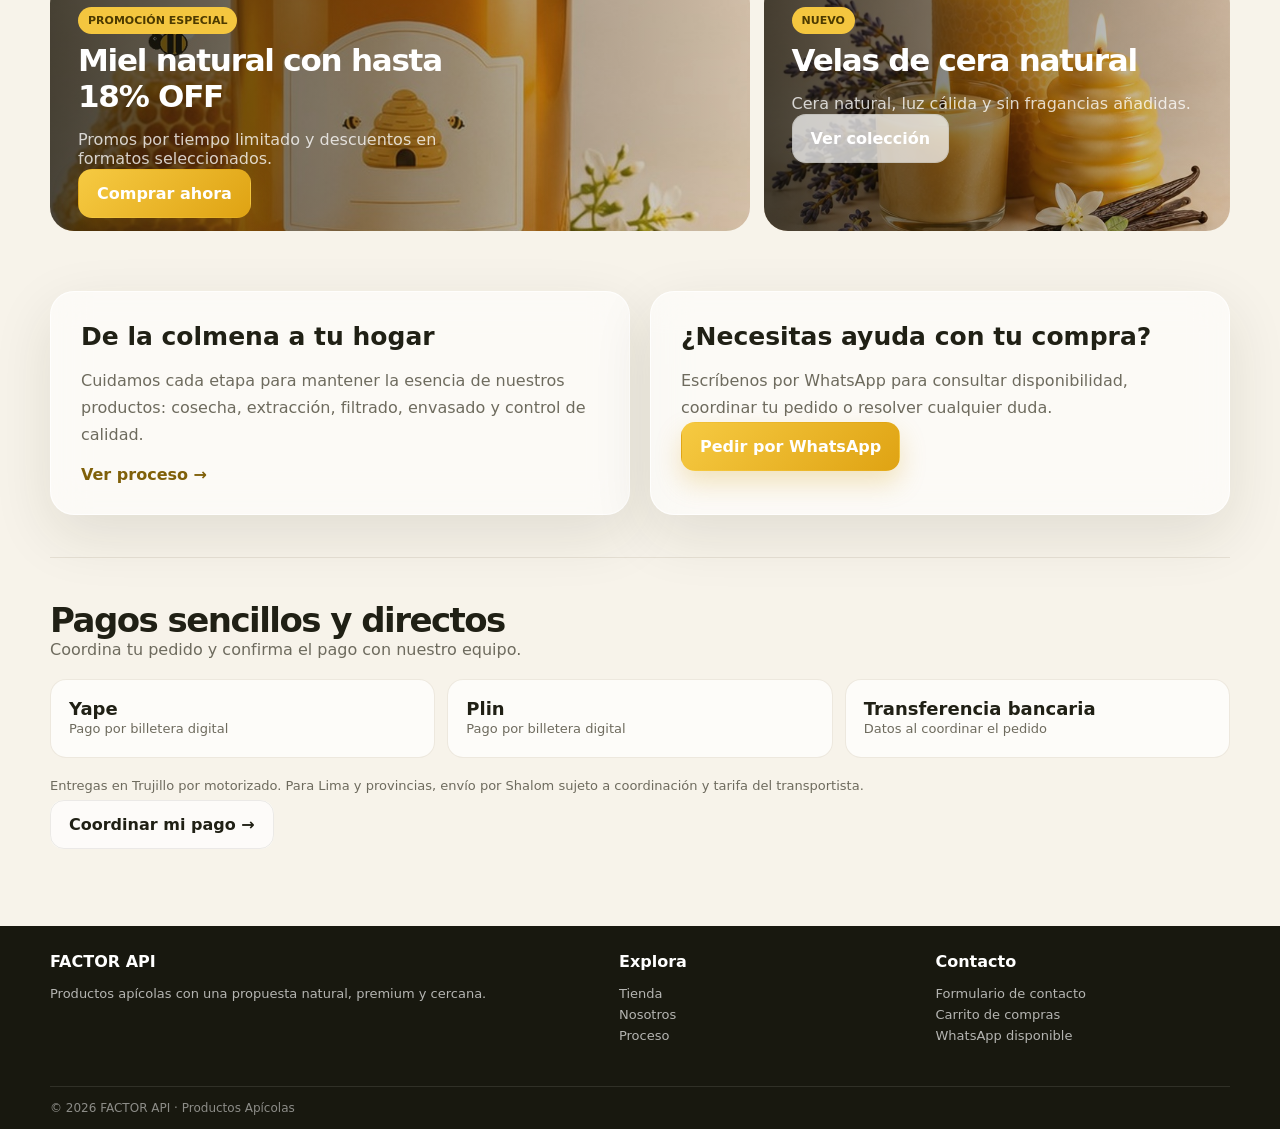
==== commit 2643887c: "Add files via upload" ====
--- a/index.html
+++ b/index.html
@@ -1,93 +1,13 @@
-<!DOCTYPE html>
-<html lang="es">
-<head>
-    <meta charset="UTF-8">
-    <meta name="viewport" content="width=device-width, initial-scale=1.0">
-    <title>Factor Api - Miel Pura de Abeja</title>
-    <link rel="stylesheet" href="styles.css">
-</head>
-<body>
-
-    <header>
-        <div class="nav-container">
-            <a href="#inicio" class="logo">Factor Api</a>
-            <nav>
-                <ul>
-                    <li><a href="#inicio">Inicio</a></li>
-                    <li><a href="#historia">Nuestra Historia</a></li>
-                    <li><a href="#catalogo">Catálogo</a></li>
-                </ul>
-            </nav>
-        </div>
-    </header>
-
-    <section id="inicio" class="hero-section">
-        <div class="hero-content">
-            <h1>Miel Pura y Natural</h1>
-            <p>Directo del apiario a tu mesa. Descubre la calidad premium y el sabor auténtico de Factor Api.</p>
-            <a href="#catalogo" class="btn-primary">Ver Productos</a>
-        </div>
-    </section>
-
-    <section id="historia" class="section-padding">
-        <div class="container">
-            <h2>Nuestra Historia</h2>
-            <p class="history-text">
-                Factor Api nace de una profunda tradición familiar y de un amor incondicional por la apicultura. Inspirados por el legado y el conocimiento transmitido de generación en generación, nos dedicamos a la crianza cuidadosa de nuestras abejas y a la recolección responsable de una miel 100% pura, natural y multifloral. Nuestro compromiso se centra en mantener procesos estrictamente artesanales que respeten la biodiversidad del entorno, garantizando que cada gota conserve intactas todas sus propiedades medicinales, nutricionales y su exquisito sabor original.
-            </p>
-        </div>
-    </section>
-
-    <section id="catalogo" class="section-padding bg-honey-light">
-        <div class="container">
-            <h2>Nuestro Catálogo</h2>
-            <div class="catalog-grid">
-                
-                <!-- Tarjeta 250g -->
-                <div class="product-card">
-                    <div class="product-info">
-                        <h3>Miel Pura de Abeja - 250g</h3>
-                        <p class="description">Presentación ideal para consumo personal o degustación. Miel cruda cosechada con la máxima pureza y delicadeza.</p>
-                        <p class="price">S/ 20.00</p>
-                        <a href="https://wa.me" class="btn-whatsapp" target="_blank">
-                            Pedir por WhatsApp 📱
-                        </a>
-                    </div>
-                </div>
-
-                <!-- Tarjeta 500g -->
-                <div class="product-card">
-                    <div class="product-info">
-                        <h3>Miel Pura de Abeja - 500g</h3>
-                        <p class="description">La medida perfecta para el hogar. Rinde más para toda la familia y rinde tributo a tu nutrición diaria.</p>
-                        <p class="price">S/ 42.00</p>
-                        <a href="https://wa.me" class="btn-whatsapp" target="_blank">
-                            Pedir por WhatsApp 📱
-                        </a>
-                    </div>
-                </div>
-
-                <!-- Tarjeta Velas de Cera de Abeja -->
-                <div class="product-card product-special">
-                    <div class="product-info">
-                        <h3>Velas de Cera de Abeja</h3>
-                        <p class="description">Velas artesanales elaboradas con cera 100% natural de nuestras colmenas. Purifican el ambiente y desprenden un suave aroma a miel.</p>
-                        <p class="price">Consultar Precio</p>
-                        <a href="https://wa.me" class="btn-whatsapp" target="_blank">
-                            Pedir por WhatsApp 📱
-                        </a>
-                    </div>
-                </div>
-
-            </div>
-        </div>
-    </section>
-
-    <footer>
-        <div class="container">
-            <p>&copy; 2026 Factor Api. Todos los derechos reservados.</p>
-        </div>
-    </footer>
-
-</body>
-</html>
+<!doctype html><html lang="es"><head><meta charset="utf-8"><meta name="viewport" content="width=device-width, initial-scale=1"><title>FACTOR API | Productos Apícolas</title><meta name="description" content="Miel natural, polen, velas de cera y propóleo. Compra online en FACTOR API."><link rel="stylesheet" href="styles.css"></head><body>
+<header class="navbar glass"><a class="brand" href="index.html"><img src="./assets/logo.png" alt="FACTOR API"><span>FACTOR API<small>Productos Apícolas</small></span></a><nav class="nav-links"><a class="active" href="index.html">Home</a><a href="tienda.html">Tienda</a><a href="nosotros.html">Nosotros</a><a href="proceso.html">Proceso</a><a href="contacto.html">Contacto</a></nav><div class="nav-actions"><a class="cart-btn icon-btn" href="carrito.html" aria-label="Carrito"><span class="cart-art" aria-hidden="true"><span class="cart-basket"></span><span class="cart-wheel wheel-1"></span><span class="cart-wheel wheel-2"></span><span class="honey-drip"></span><span class="bee-mini">🐝</span></span><span class="cart-count" data-cart-count>0</span></a><a class="pill-btn" href="contacto.html">Mi cuenta</a></div></header>
+<main class="container">
+<section class="hero"><div class="hero-grid"><div class="hero-card glass hero-copy"><span class="eyebrow">🐝 Cosecha responsable · Calidad garantizada</span><h1>Lo mejor de la naturaleza, <em>en cada gota.</em></h1><p>Miel de abeja 100% natural y productos apícolas elaborados con una estética cuidada, procesos responsables y sabor auténtico.</p><div class="hero-actions"><a class="primary-btn" href="tienda.html">Ver productos →</a><a class="secondary-btn" href="proceso.html">Conocer el proceso</a></div></div><div class="hero-card hero-photo" style="background-image:url('./assets/honey.jpg')"></div></div></section>
+<div class="trust-row"><div class="trust-card glass"><div class="trust-icon" aria-hidden="true"><svg viewBox="0 0 24 24"><path d="M12 2c3 4 7 7 7 12a7 7 0 0 1-14 0c0-5 4-8 7-12Z" fill="none" stroke="currentColor" stroke-width="1.7"/><path d="M8 15c.4 1.5 1.4 2.4 3 2.7" fill="none" stroke="currentColor" stroke-width="1.7" stroke-linecap="round"/></svg></div><div><strong>100% natural</strong><span>Sin aditivos innecesarios.</span></div></div><div class="trust-card glass"><div class="trust-icon" aria-hidden="true"><svg viewBox="0 0 24 24"><path d="M12 12C5 12 5 4 9 4c2 0 3 3 3 8Zm0 0c0-7 8-7 8-3 0 2-3 3-8 3Zm0 0c7 0 7 8 3 8-2 0-3-3-3-8Zm0 0c0 7-8 7-8 3 0-2 3-3 8-3Z" fill="none" stroke="currentColor" stroke-width="1.5"/><circle cx="12" cy="12" r="2" fill="currentColor"/></svg></div><div><strong>Origen local</strong><span>Productos con identidad y cuidado.</span></div></div><div class="trust-card glass"><div class="trust-icon" aria-hidden="true"><svg viewBox="0 0 24 24"><rect x="4" y="10" width="16" height="11" rx="2" fill="none" stroke="currentColor" stroke-width="1.7"/><path d="M8 10V7a4 4 0 0 1 8 0v3M12 14v3" fill="none" stroke="currentColor" stroke-width="1.7" stroke-linecap="round"/></svg></div><div><strong>Compra segura</strong><span>Carrito, WhatsApp y medios de pago.</span></div></div></div>
+<section class="section"><div class="section-head"><div><h2>Productos destacados</h2><p>Una selección para empezar a endulzar tu día.</p></div><a class="link-arrow" href="tienda.html">Ver todo →</a></div><div id="home-products" class="product-grid"></div></section>
+<section class="promo"><div class="promo-card" style="background-image:url('./assets/honey-500.jpg')"><div class="promo-content"><span class="badge">PROMOCIÓN ESPECIAL</span><h3>Miel natural con hasta 18% OFF</h3><p>Promos por tiempo limitado y descuentos en formatos seleccionados.</p><a href="tienda.html" class="primary-btn">Comprar ahora</a></div></div><div class="promo-card" style="background-image:url('./assets/candles.jpg')"><div class="promo-content"><span class="badge">NUEVO</span><h3>Velas de cera natural</h3><p>Cera natural, luz cálida y sin fragancias añadidas.</p><a href="tienda.html" class="secondary-btn">Ver colección</a></div></div></section>
+<section class="section"><div class="story-grid"><div class="story-card glass"><h3>De la colmena a tu hogar</h3><p>Cuidamos cada etapa para mantener la esencia de nuestros productos: cosecha, extracción, filtrado, envasado y control de calidad.</p><a class="link-arrow" href="proceso.html">Ver proceso →</a></div><div class="story-card glass"><h3>¿Necesitas ayuda con tu compra?</h3><p>Escríbenos por WhatsApp para consultar disponibilidad, coordinar tu pedido o resolver cualquier duda.</p><a class="primary-btn" href="https://wa.me/51941983088?text=Hola%20FACTOR%20API,%20quiero%20hacer%20una%20consulta" target="_blank">Pedir por WhatsApp</a></div></div></section>
+<section class="section payment-home"><div class="section-head"><div><h2>Pagos sencillos y directos</h2><p>Coordina tu pedido y confirma el pago con nuestro equipo.</p></div></div><div class="payment-methods"><div class="payment-method"><strong>Yape</strong><span>Pago por billetera digital</span></div><div class="payment-method"><strong>Plin</strong><span>Pago por billetera digital</span></div><div class="payment-method"><strong>Transferencia bancaria</strong><span>Datos al coordinar el pedido</span></div></div><p class="shipping-note">Entregas en Trujillo por motorizado. Para Lima y provincias, envío por Shalom sujeto a coordinación y tarifa del transportista.</p><a class="secondary-btn" href="contacto.html">Coordinar mi pago →</a></section>
+</main>
+<footer class="footer"><div class="container footer-inner"><div><h4>FACTOR API</h4><p>Productos apícolas con una propuesta natural, premium y cercana.</p></div><div><h4>Explora</h4><p><a href="tienda.html">Tienda</a><br><a href="nosotros.html">Nosotros</a><br><a href="proceso.html">Proceso</a></p></div><div><h4>Contacto</h4><p><a href="contacto.html">Formulario de contacto</a><br><a href="carrito.html">Carrito de compras</a><br>WhatsApp disponible</p></div></div><div class="container footer-bottom">© <span id="year"></span> FACTOR API · Productos Apícolas</div></footer>
+<div id="toast" class="toast"></div><div id="celebrate" class="celebrate"><div class="celebrate-card"><div class="bee-float">🐝</div><h2>¡Pedido listo!</h2><p>Te llevamos a WhatsApp para confirmar tu compra.</p></div></div>
+<script src="app.js"></script><script>document.addEventListener('DOMContentLoaded',()=>{const el=document.querySelector('#home-products');if(el)el.innerHTML=PRODUCTS.slice(0,4).map(productCard).join('')})</script></body></html>
--- a/styles.css
+++ b/styles.css
@@ -1,226 +1,249 @@
-* {
-    margin: 0;
-    padding: 0;
-    box-sizing: border-box;
-    font-family: 'Segoe UI', Tahoma, Geneva, Verdana, sans-serif;
-}
+:root {
+  --bg: #f7f3ea;
+  --surface: rgba(255, 255, 255, 0.58);
+  --surface-strong: rgba(255, 255, 255, 0.82);
+  --border: rgba(255, 255, 255, 0.78);
+  --text: #202015;
+  --muted: #6e6b5e;
+  --gold: #d99e16;
+  --gold-2: #f4c84b;
+  --cream: #fff9e8;
+  --dark: #171710;
+  --success: #2c9b52;
+  --shadow: 0 20px 60px rgba(48, 41, 16, 0.11);
+  --radius: 24px;
+}
+
+* { box-sizing: border-box; }
+html { scroll-behavior: smooth; }
 body {
-    color: #4a3319; /* Marrón oscuro para mejor contraste apícola */
-    line-height: 1.6;
-    background-color: #fdfaf2; /* Color crema suave de fondo */
-    scroll-behavior: smooth;
-}
-.container {
-    width: 90%;
-    max-width: 1200px;
-    margin: 0 auto;
-}
-.section-padding {
-    padding: 80px 0;
-    text-align: center;
-}
-.bg-honey-light {
-    background-color: #fbf4e2; /* Fondo de catálogo en tono cera suave */
-}
-h2 {
-    font-size: 2.5rem;
-    margin-bottom: 20px;
-    color: #d48806; /* Oro/Ámbar de la miel */
-    position: relative;
-    padding-bottom: 10px;
-}
-h2::after {
-    content: '';
-    position: absolute;
-    bottom: 0;
-    left: 50%;
-    transform: translateX(-50%);
-    width: 60px;
-    height: 3px;
-    background-color: #d48806;
-}
-header {
-    background-color: #fff9e6; /* Fondo del menú tono polen claro */
-    box-shadow: 0 2px 5px rgba(139, 92, 26, 0.15);
-    position: sticky;
-    top: 0;
-    z-index: 1000;
-}
-.nav-container {
-    display: flex;
-    justify-content: space-between;
-    align-items: center;
-    padding: 15px 5%;
-    max-width: 1200px;
-    margin: 0 auto;
-}
-.logo {
-    font-size: 1.8rem;
-    font-weight: bold;
-    color: #d48806;
-    text-decoration: none;
-}
-nav ul {
-    display: flex;
-    list-style: none;
-    align-items: center;
-}
-nav ul li {
-    margin-left: 25px;
-}
-nav ul li a {
-    text-decoration: none;
-    color: #5c401f;
-    font-weight: 600;
-    transition: color 0.3s;
-}
-nav ul li a:hover {
-    color: #d48806;
-}
-.hero-section {
-    background: linear-gradient(rgba(42, 29, 14, 0.6), rgba(42, 29, 14, 0.6)), url('https://unsplash.com') no-repeat center center/cover;
-    height: 85vh;
-    display: flex;
-    justify-content: center;
-    align-items: center;
-    text-align: center;
-    color: #fff;
-    padding: 0 20px;
-}
-.hero-content h1 {
-    font-size: 3.8rem;
-    margin-bottom: 15px;
-    font-weight: 800;
-    letter-spacing: 1px;
-    color: #fffbfa;
-}
-.hero-content p {
-    font-size: 1.3rem;
-    margin-bottom: 30px;
-    max-width: 600px;
-    margin-left: auto;
-    margin-right: auto;
-}
-.btn-primary {
-    display: inline-block;
-    padding: 14px 35px;
-    background-color: #d48806;
-    color: #fff;
-    text-decoration: none;
-    border-radius: 30px;
-    font-weight: bold;
-    font-size: 1.1rem;
-    transition: background 0.3s, transform 0.2s;
-    box-shadow: 0 4px 15px rgba(212, 136, 6, 0.4);
-}
-.btn-primary:hover {
-    background-color: #b87404;
-    transform: translateY(-2px);
-}
-.history-text {
-    max-width: 800px;
-    margin: 30px auto 0 auto;
-    font-size: 1.15rem;
-    color: #5c401f;
-    line-height: 1.8;
-    text-align: justify;
-}
-.catalog-grid {
-    display: flex;
-    flex-wrap: wrap;
-    gap: 30px;
-    justify-content: center;
-    margin-top: 50px;
-    align-items: stretch;
-}
-.product-card {
-    background: #fffefb; /* Blanco cálido */
-    border: 1px solid #f3e5c8; /* Borde color panal blando */
-    border-radius: 16px;
-    overflow: hidden;
-    width: 100%;
-    max-width: 360px;
-    box-shadow: 0 6px 12px rgba(92, 64, 31, 0.05);
-    transition: transform 0.3s, box-shadow 0.3s;
-    display: flex;
-    flex-direction: column;
-}
-.product-card:hover {
-    transform: translateY(-8px);
-    box-shadow: 0 12px 20px rgba(212, 136, 6, 0.15);
-    border-color: #d48806;
-}
-.product-info {
-    padding: 30px;
-    display: flex;
-    flex-direction: column;
-    flex-grow: 1;
-}
-.product-info h3 {
-    font-size: 1.5rem;
-    margin-bottom: 12px;
-    color: #4a3319;
-}
-.description {
-    font-size: 1rem;
-    color: #72522f;
-    margin-bottom: 20px;
-    flex-grow: 1;
-}
-.price {
-    font-size: 1.8rem;
-    font-weight: 700;
-    color: #d48806;
-    margin-bottom: 25px;
-}
-.btn-whatsapp {
-    display: flex;
-    align-items: center;
-    justify-content: center;
-    gap: 8px;
-    padding: 12px 20px;
-    background-color: #25D366;
-    color: #fff;
-    text-decoration: none;
-    border-radius: 10px;
-    font-weight: bold;
-    font-size: 1.05rem;
-    transition: background 0.3s, transform 0.2s;
-    text-align: center;
-    margin-top: auto;
-}
-.btn-whatsapp:hover {
-    background-color: #1ebd58;
-    transform: translateY(-2px);
-}
-footer {
-    background-color: #2a1d0e; /* Marrón colmena muy oscuro */
-    color: #fdfaf2;
-    text-align: center;
-    padding: 35px 0;
-    margin-top: 60px;
-    font-size: 0.95rem;
-}
-@media (max-width: 768px) {
-    .nav-container {
-        flex-direction: column;
-        gap: 15px;
-    }
-    nav ul {
-        flex-direction: column;
-        gap: 12px;
-    }
-    nav ul li {
-        margin: 0;
-    }
-    .hero-content h1 {
-        font-size: 2.6rem;
-    }
-    .hero-content p {
-        font-size: 1.1rem;
-    }
-    .catalog-grid {
-        justify-content: center;
-        padding: 0 15px;
-    }
-}
+  margin: 0;
+  font-family: Inter, ui-sans-serif, system-ui, -apple-system, BlinkMacSystemFont, "Segoe UI", sans-serif;
+  color: var(--text);
+  background:
+    radial-gradient(circle at top left, rgba(245, 204, 74, 0.18), transparent 32%),
+    radial-gradient(circle at 100% 20%, rgba(255, 221, 115, 0.22), transparent 30%),
+    var(--bg);
+  min-height: 100vh;
+}
+
+a { color: inherit; text-decoration: none; }
+img { max-width: 100%; display: block; }
+button, input, select, textarea { font: inherit; }
+button { cursor: pointer; }
+.container { width: min(1180px, calc(100% - 32px)); margin: 0 auto; }
+
+.glass {
+  background: var(--surface);
+  border: 1px solid var(--border);
+  backdrop-filter: blur(18px);
+  -webkit-backdrop-filter: blur(18px);
+  box-shadow: var(--shadow);
+}
+
+.navbar {
+  position: sticky; top: 0; z-index: 50;
+  margin: 14px auto 0;
+  width: min(1180px, calc(100% - 32px));
+  border-radius: 20px;
+  padding: 12px 16px;
+  display: flex; align-items: center; gap: 16px;
+}
+.brand { display:flex; align-items:center; gap:10px; min-width: 190px; }
+.brand img { width: 52px; height: 52px; object-fit: contain; }
+.brand span { font-weight: 800; letter-spacing: -0.04em; }
+.brand small { display:block; color:var(--muted); font-weight:600; font-size:11px; letter-spacing:.02em; }
+.nav-links { display:flex; justify-content:center; align-items:center; gap: 10px; flex:1; }
+.nav-links a { padding: 10px 12px; border-radius: 12px; color: #575548; font-size: 14px; font-weight: 700; }
+.nav-links a:hover, .nav-links a.active { background: rgba(255,255,255,.78); color: var(--dark); }
+.nav-actions { display:flex; align-items:center; gap:8px; }
+.icon-btn, .pill-btn { border:0; background:rgba(255,255,255,.74); padding:10px 12px; border-radius:12px; font-weight:800; }
+
+.cart-btn { position:relative; width:48px; height:48px; display:grid; place-items:center; overflow:visible; }
+.cart-art { position:relative; width:32px; height:30px; display:block; }
+.cart-basket { position:absolute; left:5px; top:8px; width:22px; height:14px; border:3px solid #171710; border-top:0; border-radius:0 0 8px 8px; transform:skewX(-7deg); background:linear-gradient(180deg,#fff8d6 0%,#f7d45c 100%); }
+.cart-basket::before { content:""; position:absolute; left:-5px; top:-7px; width:7px; height:8px; border-left:3px solid #171710; border-top:3px solid #171710; border-radius:4px 0 0 0; }
+.cart-wheel { position:absolute; bottom:1px; width:5px; height:5px; border-radius:50%; background:#171710; }
+.wheel-1 { left:9px; } .wheel-2 { left:23px; }
+.honey-drip { position:absolute; left:9px; top:18px; width:15px; height:9px; background:#f4b91e; border-radius:0 0 9px 9px; box-shadow:0 3px 0 -1px #f4b91e; opacity:.95; }
+.honey-drip::after { content:""; position:absolute; right:2px; top:4px; width:4px; height:9px; border-radius:0 0 5px 5px; background:#f4b91e; }
+.bee-mini { position:absolute; right:-8px; top:-12px; font-size:14px; transform:rotate(-12deg); }
+.cart-count { position:absolute; top:0; right:-2px; min-width:18px; height:18px; padding:0 4px; display:grid; place-items:center; border-radius:999px; background:#f4c63f; color:#4c3a00; font-size:10px; font-weight:1000; border:2px solid #fff9e8; z-index:3; }
+.cart-added .cart-art { animation:cartHoney 850ms cubic-bezier(.2,.8,.2,1); }
+.cart-added .honey-drip { animation:drip 850ms ease-out; }
+.cart-added .bee-mini { animation:beeBuzz 850ms ease-out; }
+@keyframes cartHoney { 0% { transform:scale(1) rotate(0); } 25% { transform:scale(1.18) rotate(-5deg); } 55% { transform:translateY(-3px) scale(1.08) rotate(4deg); } 100% { transform:scale(1) rotate(0); } }
+@keyframes drip { 0% { transform:scaleY(.5); opacity:.3; } 35% { transform:scaleY(1.2); opacity:1; } 70% { transform:translateY(5px) scaleY(.8); opacity:.85; } 100% { transform:translateY(0) scaleY(1); opacity:.95; } }
+@keyframes beeBuzz { 0%,100% { transform:translate(0,0) rotate(-12deg); } 25% { transform:translate(5px,-5px) rotate(8deg); } 50% { transform:translate(-3px,-8px) rotate(-4deg); } 75% { transform:translate(6px,-2px) rotate(10deg); } }
+
+.cart-count { position:absolute; top:-7px; right:-6px; min-width:19px; height:19px; padding:0 5px; border-radius:999px; display:grid; place-items:center; background:var(--gold); color:#fff; font-size:10px; }
+
+.hero { padding: 38px 0 10px; }
+.hero-grid { display:grid; grid-template-columns: 1.15fr .85fr; gap:20px; align-items:stretch; }
+.hero-card { overflow:hidden; min-height: 480px; border-radius: 32px; position:relative; }
+.hero-copy { padding: 54px; display:flex; flex-direction:column; justify-content:center; position:relative; z-index:2; }
+.eyebrow { display:inline-flex; width:max-content; gap:8px; align-items:center; padding:8px 12px; background:rgba(255,255,255,.76); border-radius:999px; font-weight:800; font-size:12px; color:#75631e; }
+.hero h1 { font-size: clamp(42px, 6vw, 76px); line-height:.94; margin: 20px 0 16px; letter-spacing:-0.055em; }
+.hero h1 em { color: var(--gold); font-style:normal; }
+.hero p { max-width: 620px; color: var(--muted); font-size:17px; line-height:1.7; }
+.hero-actions { display:flex; flex-wrap:wrap; gap:12px; margin-top:20px; }
+.primary-btn, .secondary-btn { padding:14px 18px; border-radius:14px; border:1px solid transparent; font-weight:900; }
+.primary-btn { background:linear-gradient(135deg,#f6ca42,#dfa313); color:#fff; box-shadow: 0 12px 26px rgba(211,155,14,.25); }
+.secondary-btn { background:rgba(255,255,255,.72); border-color:rgba(33,32,18,.08); }
+.hero-photo { min-height: 480px; background-size:cover; background-position:center; position:relative; }
+.hero-photo::after { content:""; position:absolute; inset:0; background:linear-gradient(180deg, rgba(30,30,10,.04), rgba(40,30,0,.3)); }
+
+.trust-row { display:grid; grid-template-columns: repeat(3, 1fr); gap:14px; margin:18px 0 56px; }
+.trust-card { padding:20px; border-radius:18px; display:flex; gap:12px; align-items:flex-start; }
+.trust-icon { width:40px; height:40px; border-radius:12px; display:grid; place-items:center; background:#fff3c8; color:#8b6503; }
+.trust-card strong { display:block; margin-bottom:4px; }
+.trust-card span { color:var(--muted); font-size:13px; }
+
+.section { padding: 42px 0; }
+.section-head { display:flex; justify-content:space-between; align-items:end; gap:20px; margin-bottom:20px; }
+.section-head h2 { margin:0; font-size:34px; letter-spacing:-.045em; }
+.section-head p { margin:0; color:var(--muted); }
+.link-arrow { font-weight:900; color:#806009; }
+
+.product-grid { display:grid; grid-template-columns:repeat(4, 1fr); gap:16px; }
+.product-card { border-radius:20px; overflow:hidden; display:flex; flex-direction:column; background:var(--surface-strong); }
+.product-image { aspect-ratio:1/1; position:relative; overflow:hidden; background:#efe2b7; }
+.product-image img { width:100%; height:100%; object-fit:cover; transition:transform .4s ease; }
+.product-card:hover .product-image img { transform:scale(1.04); }
+.tag { position:absolute; top:12px; left:12px; padding:7px 9px; border-radius:999px; background:rgba(255,255,255,.86); font-size:11px; font-weight:900; }
+.stock { font-size:12px; font-weight:800; }
+.stock.ok { color:var(--success); }
+.stock.low { color:#a66e10; }
+.product-body { padding:16px; display:flex; flex-direction:column; gap:8px; flex:1; }
+.product-body h3 { margin:0; font-size:18px; }
+.product-body p { margin:0; color:var(--muted); font-size:13px; line-height:1.5; }
+.price-row { display:flex; align-items:center; justify-content:space-between; gap:10px; margin-top:auto; padding-top:8px; }
+.price { font-size:21px; font-weight:900; }
+.product-bottom { display:flex; align-items:center; justify-content:space-between; gap:10px; }
+.add-btn { border:0; width:42px; height:42px; border-radius:13px; background:#16160f; color:#fff; font-weight:900; }
+
+.promo { display:grid; grid-template-columns: 1.2fr .8fr; gap:14px; margin:18px 0; }
+.promo-card { border-radius:24px; min-height:220px; padding:28px; position:relative; overflow:hidden; background-size:cover; background-position:center; }
+.promo-card::after { content:""; position:absolute; inset:0; background:linear-gradient(90deg, rgba(14,14,7,.74), rgba(14,14,7,.12)); }
+.promo-content { position:relative; z-index:1; max-width:430px; color:#fff; }
+.promo-content h3 { font-size:31px; margin:8px 0; letter-spacing:-.04em; }
+.promo-content p { color:rgba(255,255,255,.78); }
+.badge { display:inline-block; padding:7px 10px; border-radius:999px; background:#f4c63f; color:#4c3a00; font-size:11px; font-weight:900; }
+
+.story-grid { display:grid; grid-template-columns:1fr 1fr; gap:20px; }
+.story-card { border-radius:24px; padding:30px; }
+.story-card h3 { font-size:25px; margin:0 0 12px; }
+.story-card p { color:var(--muted); line-height:1.7; }
+.process { display:grid; grid-template-columns:repeat(4,1fr); gap:14px; margin-top:18px; }
+.step { border-radius:18px; padding:20px; }
+.step-num { width:38px; height:38px; display:grid; place-items:center; border-radius:12px; background:#fff3c8; font-weight:900; margin-bottom:14px; }
+.step h4 { margin:0 0 8px; }
+.step p { margin:0; color:var(--muted); font-size:13px; line-height:1.55; }
+
+.page-hero { padding:56px 0 20px; }
+.page-hero .glass { padding:40px; border-radius:28px; }
+.page-hero h1 { font-size:54px; letter-spacing:-.05em; margin:0 0 12px; }
+.page-hero p { color:var(--muted); max-width:760px; line-height:1.7; }
+
+.detail-layout { display:grid; grid-template-columns:1fr 1fr; gap:24px; align-items:start; }
+.detail-image { border-radius:28px; overflow:hidden; aspect-ratio:1 / 1; }
+.detail-image img { width:100%; height:100%; object-fit:cover; }
+.detail-panel { padding:28px; border-radius:28px; }
+.detail-panel h1 { font-size:45px; letter-spacing:-.05em; margin:0 0 10px; }
+.detail-price { font-size:31px; font-weight:900; margin:16px 0; }
+.options { display:flex; flex-wrap:wrap; gap:8px; margin:14px 0; }
+.option { padding:10px 12px; border-radius:12px; border:1px solid rgba(0,0,0,.08); background:rgba(255,255,255,.65); font-weight:800; }
+.option.active { background:#171710; color:#fff; }
+.qty-row { display:flex; align-items:center; gap:10px; margin:18px 0; }
+.qty { display:inline-flex; align-items:center; gap:14px; padding:8px; border-radius:14px; background:rgba(255,255,255,.78); }
+.qty button { border:0; width:34px; height:34px; border-radius:10px; background:#f0e9d1; }
+
+.info-grid { display:grid; grid-template-columns:1fr 1fr; gap:18px; }
+.info-card { padding:24px; border-radius:22px; }
+.info-card h3 { margin-top:0; }
+.info-card p, .info-card li { color:var(--muted); line-height:1.7; }
+.info-card ul { padding-left:18px; }
+
+.contact-grid { display:grid; grid-template-columns: .9fr 1.1fr; gap:18px; }
+.contact-list { display:grid; gap:10px; }
+.contact-item { display:flex; gap:12px; align-items:flex-start; padding:15px 0; border-bottom:1px solid rgba(0,0,0,.06); }
+.contact-item:last-child { border-bottom:0; }
+.contact-icon { width:38px; height:38px; border-radius:12px; display:grid; place-items:center; background:#fff3c8; }
+.form-grid { display:grid; grid-template-columns:1fr 1fr; gap:12px; }
+.form-field { display:flex; flex-direction:column; gap:7px; }
+.form-field.full { grid-column:1/-1; }
+.form-field label { font-size:12px; font-weight:900; }
+.form-field input, .form-field textarea, .form-field select { width:100%; border:1px solid rgba(0,0,0,.08); background:rgba(255,255,255,.68); border-radius:12px; padding:12px 13px; outline:none; }
+.form-field textarea { min-height:140px; resize:vertical; }
+
+.cart-layout { display:grid; grid-template-columns:1fr .4fr; gap:18px; align-items:start; }
+.cart-list, .summary { border-radius:24px; padding:20px; }
+.cart-item { display:grid; grid-template-columns:84px 1fr auto; gap:14px; align-items:center; padding:14px 0; border-bottom:1px solid rgba(0,0,0,.07); }
+.cart-item:last-child { border-bottom:0; }
+.cart-item img { width:84px; height:84px; object-fit:cover; border-radius:16px; }
+.cart-meta h4 { margin:0 0 4px; }
+.cart-meta p { margin:0; color:var(--muted); font-size:12px; }
+.summary { position:sticky; top:95px; }
+.summary-row { display:flex; justify-content:space-between; margin:10px 0; color:var(--muted); }
+.summary-total { display:flex; justify-content:space-between; margin-top:18px; padding-top:18px; border-top:1px solid rgba(0,0,0,.08); font-size:22px; font-weight:900; }
+
+.footer { margin-top:50px; background:#18180f; color:#fff; }
+.footer-inner { padding:26px 0; display:grid; grid-template-columns: 1.3fr .7fr .7fr; gap:22px; }
+.footer p, .footer a { color:rgba(255,255,255,.68); font-size:13px; line-height:1.6; }
+.footer h4 { margin:0 0 8px; }
+.footer-bottom { border-top:1px solid rgba(255,255,255,.1); padding:14px 0; color:rgba(255,255,255,.5); font-size:12px; }
+
+.toast { position:fixed; right:20px; bottom:20px; z-index:100; min-width:290px; max-width:360px; padding:14px 16px; border-radius:18px; background:rgba(25,25,16,.94); color:#fff; box-shadow:0 18px 44px rgba(0,0,0,.2); transform:translateY(24px); opacity:0; pointer-events:none; transition:.3s ease; }
+.toast.show { transform:translateY(0); opacity:1; }
+.toast strong { display:block; margin-bottom:3px; }
+
+.celebrate { position:fixed; inset:0; z-index:120; pointer-events:none; display:grid; place-items:center; }
+.celebrate-card { opacity:0; transform:scale(.7); padding:28px; border-radius:28px; text-align:center; background:rgba(255,255,255,.88); box-shadow:0 26px 80px rgba(0,0,0,.18); }
+.celebrate.show .celebrate-card { animation:pop .75s ease forwards; }
+.bee-float { font-size:48px; animation:bee 1.2s ease-in-out infinite alternate; }
+@keyframes bee { from { transform:translate(-7px,-4px) rotate(-4deg); } to { transform:translate(7px,4px) rotate(4deg); } }
+@keyframes pop { 0% {opacity:0; transform:scale(.7)} 55% {opacity:1; transform:scale(1.06)} 100% {opacity:1; transform:scale(1)} }
+
+.empty { text-align:center; padding:50px 18px; color:var(--muted); }
+.search-bar { width:min(420px,100%); border:1px solid rgba(0,0,0,.08); background:rgba(255,255,255,.68); padding:12px 14px; border-radius:13px; }
+.filters { display:flex; gap:8px; flex-wrap:wrap; }
+.filter-btn { border:1px solid rgba(0,0,0,.08); background:rgba(255,255,255,.62); padding:10px 13px; border-radius:12px; font-weight:800; }
+.filter-btn.active { background:#171710; color:#fff; }
+
+@media (max-width: 980px) {
+  .hero-grid, .story-grid, .detail-layout, .contact-grid, .cart-layout, .promo { grid-template-columns:1fr; }
+  .product-grid { grid-template-columns:repeat(2,1fr); }
+  .process { grid-template-columns:repeat(2,1fr); }
+  .nav-links { display:none; }
+  .hero-copy { padding:40px; }
+  .footer-inner { grid-template-columns:1fr 1fr; }
+}
+@media (max-width: 620px) {
+  .container { width:min(100% - 20px,1180px); }
+  .navbar { width:calc(100% - 20px); }
+  .brand { min-width:0; }
+  .brand span { font-size:14px; }
+  .brand small { display:none; }
+  .product-grid { grid-template-columns:1fr; }
+  .process, .trust-row, .info-grid, .form-grid { grid-template-columns:1fr; }
+  .form-field.full { grid-column:auto; }
+  .hero h1 { font-size:47px; }
+  .hero-copy { padding:28px; }
+  .hero-photo { min-height:300px; }
+  .page-hero h1 { font-size:41px; }
+  .section-head { align-items:flex-start; flex-direction:column; }
+  .cart-item { grid-template-columns:70px 1fr; }
+  .cart-item > :last-child { grid-column:2; }
+  .footer-inner { grid-template-columns:1fr; }
+}
+
+/* Presentaciones y descripciones de catálogo */
+.variant-label { display:block; margin:12px 0 5px; color:var(--muted); font-size:12px; font-weight:800; }
+.variant-select { width:100%; padding:10px 12px; border:1px solid rgba(120,95,25,.22); border-radius:12px; background:#fffdf6; color:var(--text); font-weight:700; }
+.product-description { color:var(--muted); font-size:13px; line-height:1.55; min-height:60px; }
+.product-size { margin:8px 0 12px; }
+
+/* Mejoras de compra, confianza y promociones */
+.trust-icon svg{width:24px;height:24px}.cart-count{left:-7px;right:auto;top:-7px;z-index:5}.bee-mini{right:-9px;top:-13px;z-index:2}
+.payment-home{border-top:1px solid rgba(80,65,20,.1)}.payment-methods{display:grid;grid-template-columns:repeat(3,1fr);gap:12px;margin:18px 0}.payment-method{padding:18px;border-radius:16px;background:rgba(255,255,255,.72);border:1px solid rgba(120,95,25,.12)}.payment-method strong,.payment-method span{display:block}.payment-method strong{font-size:18px}.payment-method span,.shipping-note,.small-note{color:var(--muted);font-size:13px;line-height:1.6}.shipping-note{margin:12px 0 18px}.code-panel{margin-top:16px;padding:20px;border-radius:22px}.code-panel h3{margin:0 0 5px}.code-panel p{color:var(--muted);font-size:13px}.code-entry{display:flex;gap:8px}.code-entry input{flex:1;min-width:0;border:1px solid rgba(0,0,0,.12);border-radius:12px;padding:12px;background:#fffdf6}.code-feedback{min-height:18px}.code-list{display:grid;gap:8px}.code-pill{padding:10px 12px;border:1px dashed rgba(120,95,25,.3);border-radius:12px;background:#fff9e8;font-weight:800}.story-photo{min-height:330px;background:linear-gradient(0deg,rgba(20,20,10,.1),rgba(20,20,10,.1)),url('./assets/honey-500.jpg') center/cover}.process-photo-grid{display:grid;grid-template-columns:repeat(3,1fr);gap:14px}.process-photo-grid figure{margin:0;border-radius:18px;overflow:hidden;background:rgba(255,255,255,.7)}.process-photo-grid img{width:100%;height:210px;object-fit:cover}.process-photo-grid figcaption{padding:12px;font-weight:750;font-size:13px}.wheel-overlay{position:fixed;inset:0;z-index:200;background:rgba(20,20,12,.62);display:none;place-items:center;padding:18px}.wheel-overlay.show{display:grid}.wheel-card{width:min(440px,100%);padding:26px;border-radius:24px;background:#fffaf0;text-align:center;box-shadow:0 25px 90px #0004}.wheel-graphic{width:150px;height:150px;border-radius:50%;margin:16px auto;background:conic-gradient(#f2c94c 0 45deg,#fff2b7 45deg 90deg,#d99e16 90deg 135deg,#fff2b7 135deg 180deg,#f2c94c 180deg 225deg,#fff2b7 225deg 270deg,#d99e16 270deg 315deg,#fff2b7 315deg);border:7px solid #fff;box-shadow:0 4px 20px #0002;display:grid;place-items:center;font-size:27px;font-weight:1000;color:#3b2d00}.wheel-card p{color:var(--muted);line-height:1.6}.wheel-code{font-size:22px;font-weight:1000;letter-spacing:.08em;background:#fff2b7;border-radius:12px;padding:12px;margin:12px 0}
+@media(max-width:620px){.payment-methods,.process-photo-grid{grid-template-columns:1fr}.process-photo-grid img{height:190px}.code-entry{flex-direction:column}}
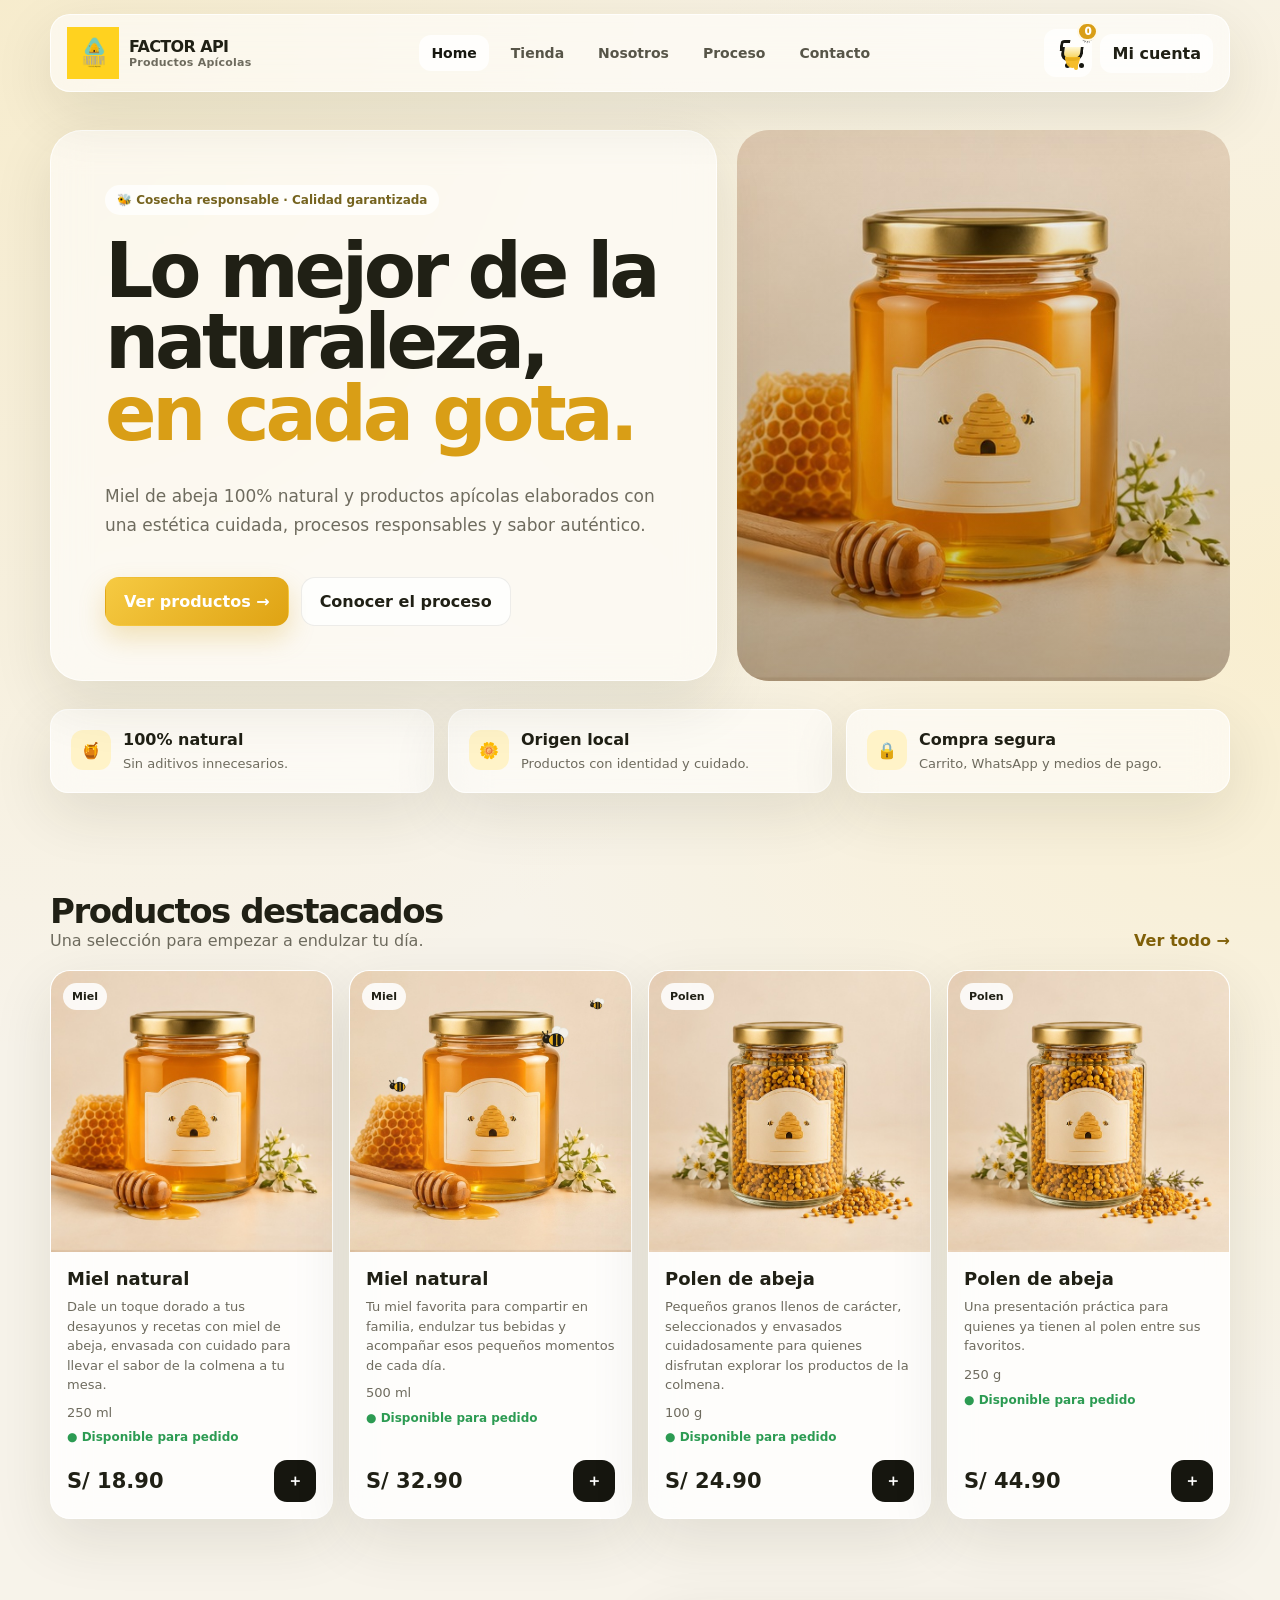
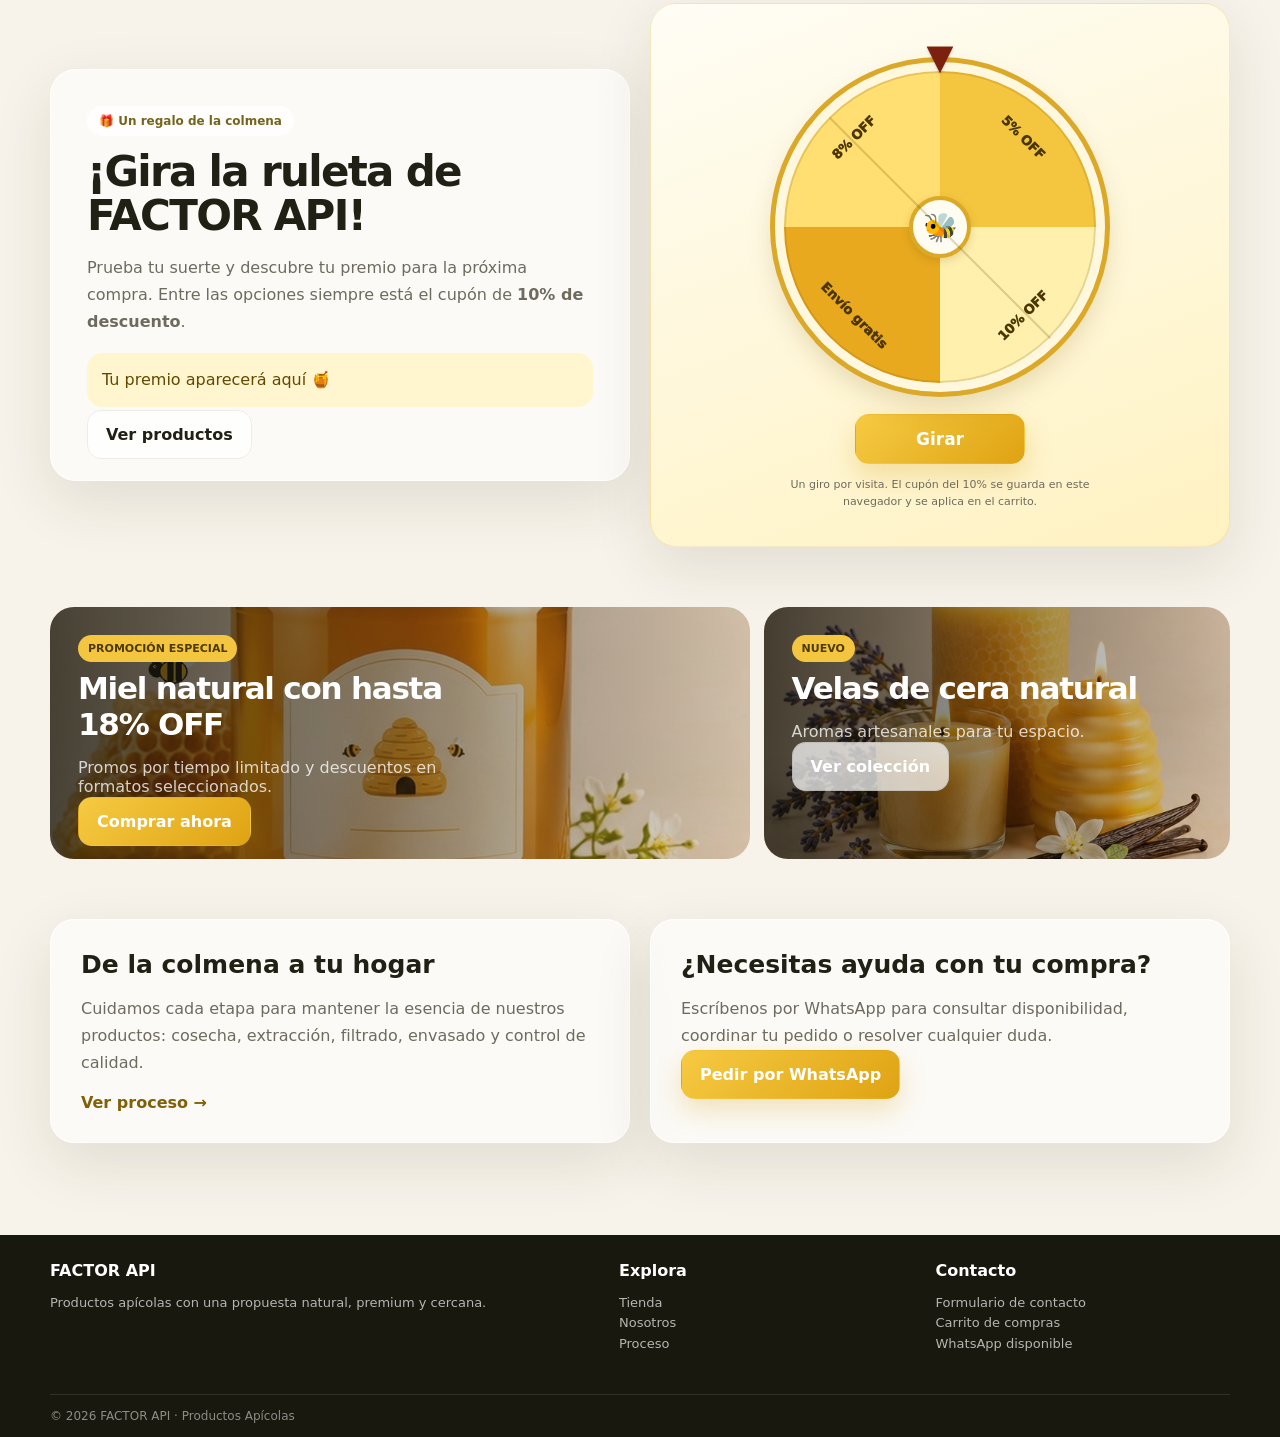
==== commit 0f2389ee: "Add files via upload" ====
--- a/index.html
+++ b/index.html
@@ -2,11 +2,11 @@
 <header class="navbar glass"><a class="brand" href="index.html"><img src="./assets/logo.png" alt="FACTOR API"><span>FACTOR API<small>Productos Apícolas</small></span></a><nav class="nav-links"><a class="active" href="index.html">Home</a><a href="tienda.html">Tienda</a><a href="nosotros.html">Nosotros</a><a href="proceso.html">Proceso</a><a href="contacto.html">Contacto</a></nav><div class="nav-actions"><a class="cart-btn icon-btn" href="carrito.html" aria-label="Carrito"><span class="cart-art" aria-hidden="true"><span class="cart-basket"></span><span class="cart-wheel wheel-1"></span><span class="cart-wheel wheel-2"></span><span class="honey-drip"></span><span class="bee-mini">🐝</span></span><span class="cart-count" data-cart-count>0</span></a><a class="pill-btn" href="contacto.html">Mi cuenta</a></div></header>
 <main class="container">
 <section class="hero"><div class="hero-grid"><div class="hero-card glass hero-copy"><span class="eyebrow">🐝 Cosecha responsable · Calidad garantizada</span><h1>Lo mejor de la naturaleza, <em>en cada gota.</em></h1><p>Miel de abeja 100% natural y productos apícolas elaborados con una estética cuidada, procesos responsables y sabor auténtico.</p><div class="hero-actions"><a class="primary-btn" href="tienda.html">Ver productos →</a><a class="secondary-btn" href="proceso.html">Conocer el proceso</a></div></div><div class="hero-card hero-photo" style="background-image:url('./assets/honey.jpg')"></div></div></section>
-<div class="trust-row"><div class="trust-card glass"><div class="trust-icon" aria-hidden="true"><svg viewBox="0 0 24 24"><path d="M12 2c3 4 7 7 7 12a7 7 0 0 1-14 0c0-5 4-8 7-12Z" fill="none" stroke="currentColor" stroke-width="1.7"/><path d="M8 15c.4 1.5 1.4 2.4 3 2.7" fill="none" stroke="currentColor" stroke-width="1.7" stroke-linecap="round"/></svg></div><div><strong>100% natural</strong><span>Sin aditivos innecesarios.</span></div></div><div class="trust-card glass"><div class="trust-icon" aria-hidden="true"><svg viewBox="0 0 24 24"><path d="M12 12C5 12 5 4 9 4c2 0 3 3 3 8Zm0 0c0-7 8-7 8-3 0 2-3 3-8 3Zm0 0c7 0 7 8 3 8-2 0-3-3-3-8Zm0 0c0 7-8 7-8 3 0-2 3-3 8-3Z" fill="none" stroke="currentColor" stroke-width="1.5"/><circle cx="12" cy="12" r="2" fill="currentColor"/></svg></div><div><strong>Origen local</strong><span>Productos con identidad y cuidado.</span></div></div><div class="trust-card glass"><div class="trust-icon" aria-hidden="true"><svg viewBox="0 0 24 24"><rect x="4" y="10" width="16" height="11" rx="2" fill="none" stroke="currentColor" stroke-width="1.7"/><path d="M8 10V7a4 4 0 0 1 8 0v3M12 14v3" fill="none" stroke="currentColor" stroke-width="1.7" stroke-linecap="round"/></svg></div><div><strong>Compra segura</strong><span>Carrito, WhatsApp y medios de pago.</span></div></div></div>
+<div class="trust-row"><div class="trust-card glass"><div class="trust-icon">🍯</div><div><strong>100% natural</strong><span>Sin aditivos innecesarios.</span></div></div><div class="trust-card glass"><div class="trust-icon">🌼</div><div><strong>Origen local</strong><span>Productos con identidad y cuidado.</span></div></div><div class="trust-card glass"><div class="trust-icon">🔒</div><div><strong>Compra segura</strong><span>Carrito, WhatsApp y medios de pago.</span></div></div></div>
 <section class="section"><div class="section-head"><div><h2>Productos destacados</h2><p>Una selección para empezar a endulzar tu día.</p></div><a class="link-arrow" href="tienda.html">Ver todo →</a></div><div id="home-products" class="product-grid"></div></section>
-<section class="promo"><div class="promo-card" style="background-image:url('./assets/honey-500.jpg')"><div class="promo-content"><span class="badge">PROMOCIÓN ESPECIAL</span><h3>Miel natural con hasta 18% OFF</h3><p>Promos por tiempo limitado y descuentos en formatos seleccionados.</p><a href="tienda.html" class="primary-btn">Comprar ahora</a></div></div><div class="promo-card" style="background-image:url('./assets/candles.jpg')"><div class="promo-content"><span class="badge">NUEVO</span><h3>Velas de cera natural</h3><p>Cera natural, luz cálida y sin fragancias añadidas.</p><a href="tienda.html" class="secondary-btn">Ver colección</a></div></div></section>
+<section class="section wheel-section" id="ruleta"><div class="wheel-copy glass"><span class="eyebrow">🎁 Un regalo de la colmena</span><h2>¡Gira la ruleta de FACTOR API!</h2><p>Prueba tu suerte y descubre tu premio para la próxima compra. Entre las opciones siempre está el cupón de <strong>10% de descuento</strong>.</p><div id="wheel-result" class="wheel-result" aria-live="polite">Tu premio aparecerá aquí 🍯</div><a href="tienda.html" class="secondary-btn wheel-shop-link">Ver productos</a></div><div class="wheel-play glass"><div class="wheel-pointer" aria-hidden="true">▼</div><div id="prize-wheel" class="prize-wheel" role="img" aria-label="Ruleta de premios: 5% de descuento, 10% de descuento, envío gratis y 8% de descuento"><span class="wheel-label label-1">5% OFF</span><span class="wheel-label label-2">10% OFF</span><span class="wheel-label label-3">Envío gratis</span><span class="wheel-label label-4">8% OFF</span><span class="wheel-center">🐝</span></div><button id="spin-wheel" class="primary-btn spin-btn" type="button">Girar</button><p class="wheel-note">Un giro por visita. El cupón del 10% se guarda en este navegador y se aplica en el carrito.</p></div></section>
+<section class="promo"><div class="promo-card" style="background-image:url('./assets/honey-500.jpg')"><div class="promo-content"><span class="badge">PROMOCIÓN ESPECIAL</span><h3>Miel natural con hasta 18% OFF</h3><p>Promos por tiempo limitado y descuentos en formatos seleccionados.</p><a href="tienda.html" class="primary-btn">Comprar ahora</a></div></div><div class="promo-card" style="background-image:url('./assets/candles.jpg')"><div class="promo-content"><span class="badge">NUEVO</span><h3>Velas de cera natural</h3><p>Aromas artesanales para tu espacio.</p><a href="tienda.html" class="secondary-btn">Ver colección</a></div></div></section>
 <section class="section"><div class="story-grid"><div class="story-card glass"><h3>De la colmena a tu hogar</h3><p>Cuidamos cada etapa para mantener la esencia de nuestros productos: cosecha, extracción, filtrado, envasado y control de calidad.</p><a class="link-arrow" href="proceso.html">Ver proceso →</a></div><div class="story-card glass"><h3>¿Necesitas ayuda con tu compra?</h3><p>Escríbenos por WhatsApp para consultar disponibilidad, coordinar tu pedido o resolver cualquier duda.</p><a class="primary-btn" href="https://wa.me/51941983088?text=Hola%20FACTOR%20API,%20quiero%20hacer%20una%20consulta" target="_blank">Pedir por WhatsApp</a></div></div></section>
-<section class="section payment-home"><div class="section-head"><div><h2>Pagos sencillos y directos</h2><p>Coordina tu pedido y confirma el pago con nuestro equipo.</p></div></div><div class="payment-methods"><div class="payment-method"><strong>Yape</strong><span>Pago por billetera digital</span></div><div class="payment-method"><strong>Plin</strong><span>Pago por billetera digital</span></div><div class="payment-method"><strong>Transferencia bancaria</strong><span>Datos al coordinar el pedido</span></div></div><p class="shipping-note">Entregas en Trujillo por motorizado. Para Lima y provincias, envío por Shalom sujeto a coordinación y tarifa del transportista.</p><a class="secondary-btn" href="contacto.html">Coordinar mi pago →</a></section>
 </main>
 <footer class="footer"><div class="container footer-inner"><div><h4>FACTOR API</h4><p>Productos apícolas con una propuesta natural, premium y cercana.</p></div><div><h4>Explora</h4><p><a href="tienda.html">Tienda</a><br><a href="nosotros.html">Nosotros</a><br><a href="proceso.html">Proceso</a></p></div><div><h4>Contacto</h4><p><a href="contacto.html">Formulario de contacto</a><br><a href="carrito.html">Carrito de compras</a><br>WhatsApp disponible</p></div></div><div class="container footer-bottom">© <span id="year"></span> FACTOR API · Productos Apícolas</div></footer>
 <div id="toast" class="toast"></div><div id="celebrate" class="celebrate"><div class="celebrate-card"><div class="bee-float">🐝</div><h2>¡Pedido listo!</h2><p>Te llevamos a WhatsApp para confirmar tu compra.</p></div></div>
--- a/styles.css
+++ b/styles.css
@@ -243,7 +243,47 @@
 .product-description { color:var(--muted); font-size:13px; line-height:1.55; min-height:60px; }
 .product-size { margin:8px 0 12px; }
 
-/* Mejoras de compra, confianza y promociones */
-.trust-icon svg{width:24px;height:24px}.cart-count{left:-7px;right:auto;top:-7px;z-index:5}.bee-mini{right:-9px;top:-13px;z-index:2}
-.payment-home{border-top:1px solid rgba(80,65,20,.1)}.payment-methods{display:grid;grid-template-columns:repeat(3,1fr);gap:12px;margin:18px 0}.payment-method{padding:18px;border-radius:16px;background:rgba(255,255,255,.72);border:1px solid rgba(120,95,25,.12)}.payment-method strong,.payment-method span{display:block}.payment-method strong{font-size:18px}.payment-method span,.shipping-note,.small-note{color:var(--muted);font-size:13px;line-height:1.6}.shipping-note{margin:12px 0 18px}.code-panel{margin-top:16px;padding:20px;border-radius:22px}.code-panel h3{margin:0 0 5px}.code-panel p{color:var(--muted);font-size:13px}.code-entry{display:flex;gap:8px}.code-entry input{flex:1;min-width:0;border:1px solid rgba(0,0,0,.12);border-radius:12px;padding:12px;background:#fffdf6}.code-feedback{min-height:18px}.code-list{display:grid;gap:8px}.code-pill{padding:10px 12px;border:1px dashed rgba(120,95,25,.3);border-radius:12px;background:#fff9e8;font-weight:800}.story-photo{min-height:330px;background:linear-gradient(0deg,rgba(20,20,10,.1),rgba(20,20,10,.1)),url('./assets/honey-500.jpg') center/cover}.process-photo-grid{display:grid;grid-template-columns:repeat(3,1fr);gap:14px}.process-photo-grid figure{margin:0;border-radius:18px;overflow:hidden;background:rgba(255,255,255,.7)}.process-photo-grid img{width:100%;height:210px;object-fit:cover}.process-photo-grid figcaption{padding:12px;font-weight:750;font-size:13px}.wheel-overlay{position:fixed;inset:0;z-index:200;background:rgba(20,20,12,.62);display:none;place-items:center;padding:18px}.wheel-overlay.show{display:grid}.wheel-card{width:min(440px,100%);padding:26px;border-radius:24px;background:#fffaf0;text-align:center;box-shadow:0 25px 90px #0004}.wheel-graphic{width:150px;height:150px;border-radius:50%;margin:16px auto;background:conic-gradient(#f2c94c 0 45deg,#fff2b7 45deg 90deg,#d99e16 90deg 135deg,#fff2b7 135deg 180deg,#f2c94c 180deg 225deg,#fff2b7 225deg 270deg,#d99e16 270deg 315deg,#fff2b7 315deg);border:7px solid #fff;box-shadow:0 4px 20px #0002;display:grid;place-items:center;font-size:27px;font-weight:1000;color:#3b2d00}.wheel-card p{color:var(--muted);line-height:1.6}.wheel-code{font-size:22px;font-weight:1000;letter-spacing:.08em;background:#fff2b7;border-radius:12px;padding:12px;margin:12px 0}
-@media(max-width:620px){.payment-methods,.process-photo-grid{grid-template-columns:1fr}.process-photo-grid img{height:190px}.code-entry{flex-direction:column}}
+
+/* Carrito con identidad de colmena */
+.cart-hero-inner { display:flex; align-items:center; justify-content:space-between; gap:24px; padding:clamp(24px,5vw,48px); overflow:hidden; }
+.cart-hero-inner > div:first-child { max-width:660px; }
+.cart-hero-inner p { color:var(--muted); line-height:1.7; }
+.cart-hero-art { width:190px; height:150px; flex:0 0 190px; position:relative; display:grid; place-items:center; border-radius:34px; background:radial-gradient(circle at 50% 35%,#fff5c9,#f7d76b 65%,#e8b52c); box-shadow:inset 0 0 0 1px rgba(150,104,0,.12),0 18px 34px rgba(179,128,0,.13); }
+.cart-hero-basket { font-size:76px; filter:drop-shadow(0 7px 4px rgba(110,70,0,.16)); transform:translateY(8px); }
+.cart-hero-art span { position:absolute; right:18px; top:17px; font-size:31px; animation:bee 1.5s ease-in-out infinite alternate; }
+.cart-hero-art i,.cart-hero-art b { position:absolute; bottom:21px; width:12px; height:12px; border-radius:50%; background:#2c2818; border:3px solid #f4ca48; }
+.cart-hero-art i { left:52px; } .cart-hero-art b { right:52px; }
+.cart-list { position:relative; overflow:hidden; }
+.cart-list::before { content:"🍯  TU CESTA APÍCOLA"; display:block; margin:-2px 0 12px; padding-bottom:14px; border-bottom:1px solid rgba(0,0,0,.08); font-size:12px; letter-spacing:.12em; font-weight:950; color:#8b6503; }
+.cart-item { padding:18px 0; }
+.cart-item img { border:1px solid rgba(143,104,12,.15); box-shadow:0 5px 16px rgba(76,57,0,.08); }
+.cart-item > div:last-child strong { font-size:16px; color:#5d4709; }
+.cart-item > div:last-child button { cursor:pointer; text-decoration:underline; font-weight:700; }
+.summary { border:1px solid rgba(202,157,34,.22); background:linear-gradient(155deg,rgba(255,253,240,.97),rgba(255,245,203,.9)); box-shadow:0 18px 42px rgba(107,81,11,.08); }
+.summary h3 { margin-top:0; display:flex; align-items:center; gap:8px; }
+.coupon-hint,.coupon-applied { margin:14px 0; padding:11px 12px; border-radius:13px; background:rgba(246,202,66,.19); font-size:12px; line-height:1.5; }
+.coupon-hint a { color:#765600; font-weight:900; text-decoration:underline; }
+.coupon-applied { background:#eaf5df; color:#355c1d; font-weight:800; }
+.discount-row { color:#38752a; }
+
+/* Ruleta de premios */
+.wheel-section { display:grid; grid-template-columns:1fr 1fr; gap:20px; align-items:center; }
+.wheel-copy,.wheel-play { padding:clamp(22px,4vw,36px); border-radius:26px; }
+.wheel-copy h2 { font-size:clamp(29px,4vw,42px); line-height:1.05; letter-spacing:-.04em; margin:14px 0; }
+.wheel-copy p { color:var(--muted); line-height:1.7; }
+.wheel-result { min-height:54px; display:flex; align-items:center; margin:18px 0; padding:13px 15px; border-radius:15px; background:#fff5cf; color:#614900; line-height:1.5; }
+.wheel-play { display:flex; flex-direction:column; align-items:center; position:relative; background:linear-gradient(160deg,#fffdf5,#fff2c1); border:1px solid rgba(202,157,34,.2); }
+.prize-wheel { width:min(100%,330px); aspect-ratio:1; border-radius:50%; position:relative; margin:12px auto 22px; border:9px solid #fff8df; outline:5px solid #dba927; background:conic-gradient(#f4c63f 0deg 90deg,#fff0ad 90deg 180deg,#e8a91e 180deg 270deg,#ffdf71 270deg 360deg); box-shadow:0 12px 28px rgba(117,80,0,.2),inset 0 0 0 2px rgba(120,80,0,.18); transition:transform 4.2s cubic-bezier(.12,.68,.08,1); }
+.prize-wheel::after { content:""; position:absolute; inset:50% 0 auto; height:2px; background:rgba(117,80,0,.24); transform:rotate(45deg); transform-origin:center; }
+.wheel-pointer { position:relative; z-index:2; margin-bottom:-25px; color:#7b210d; font-size:35px; line-height:1; filter:drop-shadow(0 2px 1px rgba(0,0,0,.15)); }
+.wheel-label { position:absolute; width:90px; text-align:center; font-weight:1000; font-size:13px; line-height:1.2; color:#4b3600; }
+.label-1 { top:19%; right:9%; transform:rotate(45deg); }
+.label-2 { bottom:19%; right:9%; transform:rotate(-45deg); }
+.label-3 { bottom:19%; left:8%; transform:rotate(45deg); }
+.label-4 { top:19%; left:8%; transform:rotate(-45deg); }
+.wheel-center { position:absolute; top:50%; left:50%; transform:translate(-50%,-50%); width:62px; height:62px; border-radius:50%; display:grid; place-items:center; background:#fffdf1; border:4px solid #dba927; font-size:28px; box-shadow:0 3px 9px rgba(80,55,0,.16); }
+.spin-btn { min-width:170px; font-size:17px; cursor:pointer; }
+.spin-btn:disabled { opacity:.75; cursor:wait; }
+.wheel-note { max-width:330px; text-align:center; color:var(--muted); font-size:11px; line-height:1.5; margin:13px 0 0; }
+@media(max-width:760px) { .wheel-section { grid-template-columns:1fr; } .cart-hero-inner { align-items:flex-start; } .cart-hero-art { width:110px; height:110px; flex-basis:110px; } .cart-hero-basket { font-size:52px; } .cart-hero-art i { left:26px; } .cart-hero-art b { right:26px; } }
+@media(max-width:480px) { .cart-hero-inner { flex-direction:column; } .cart-hero-art { align-self:center; } .cart-item { grid-template-columns:68px minmax(0,1fr); } .cart-item img { width:68px; height:68px; } .cart-item > div:last-child { grid-column:2; display:flex; align-items:center; justify-content:space-between; text-align:left !important; } .wheel-label { font-size:11px; width:76px; } }
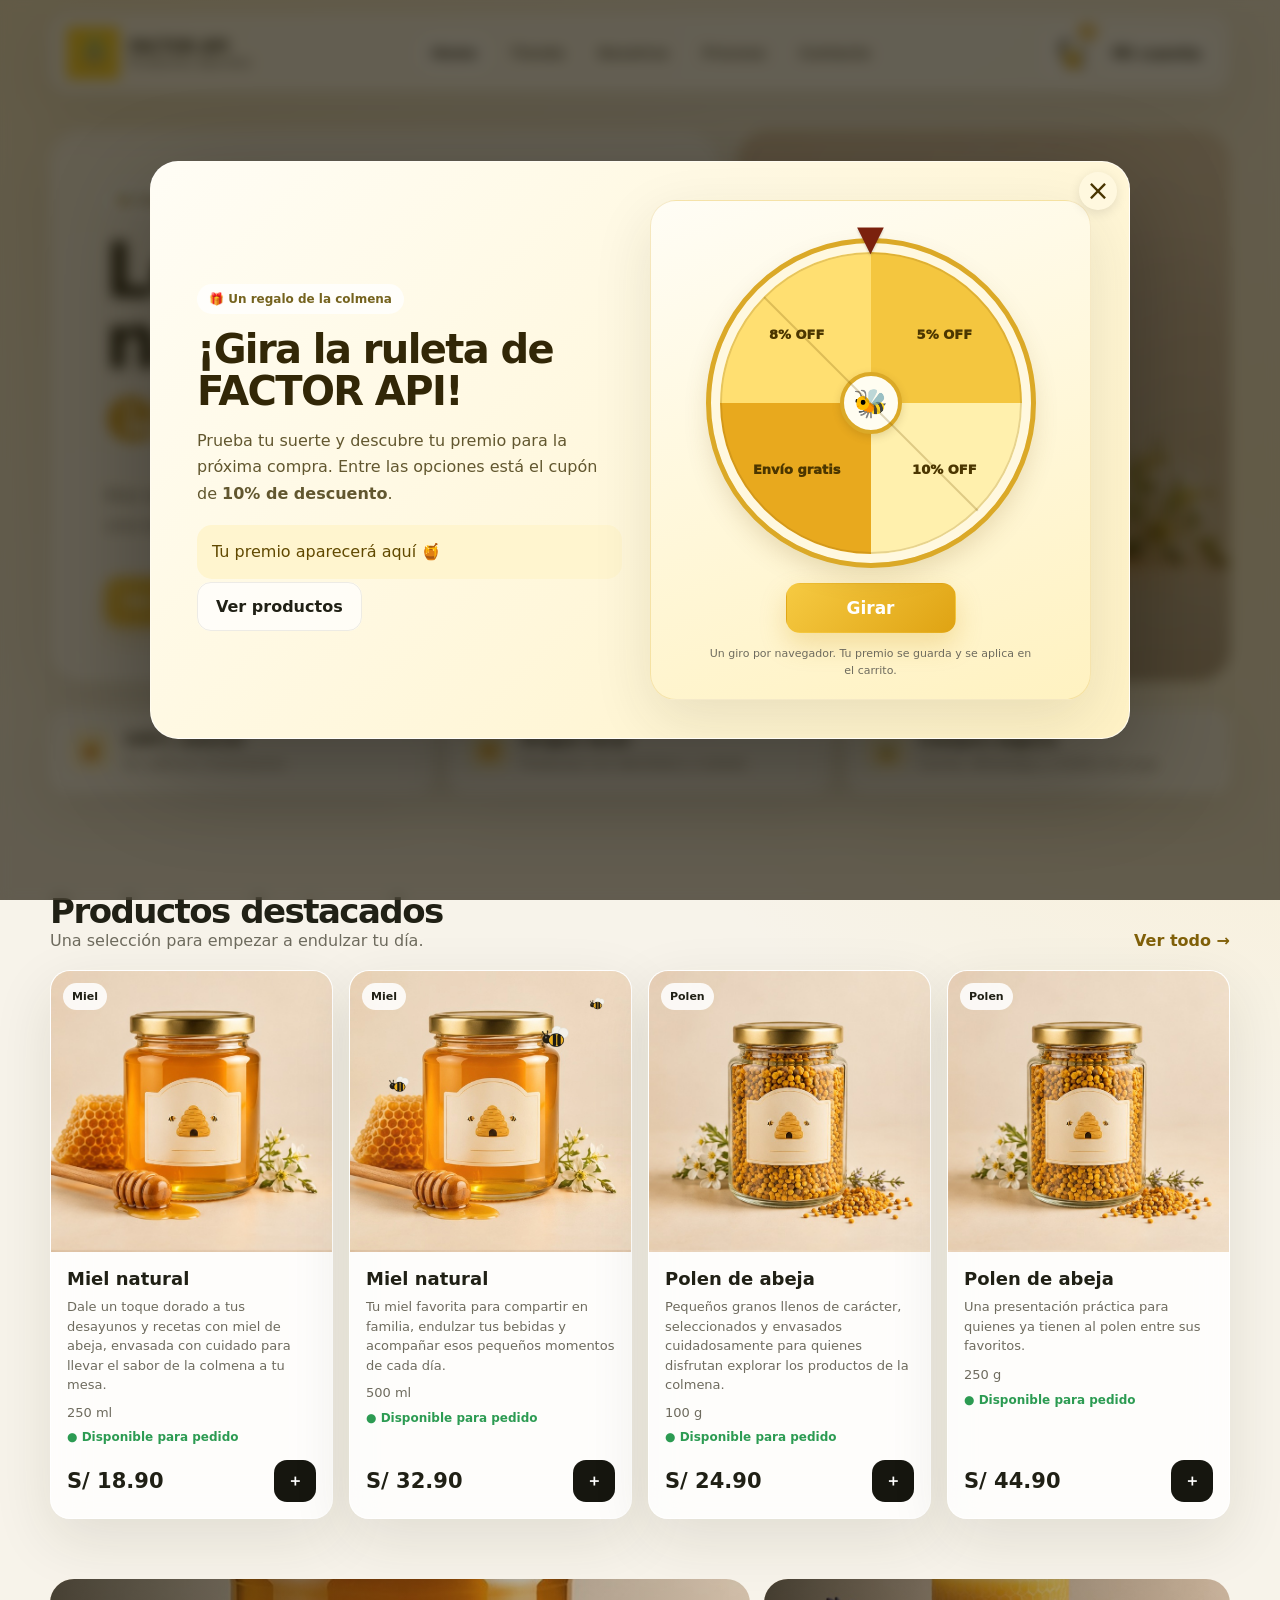
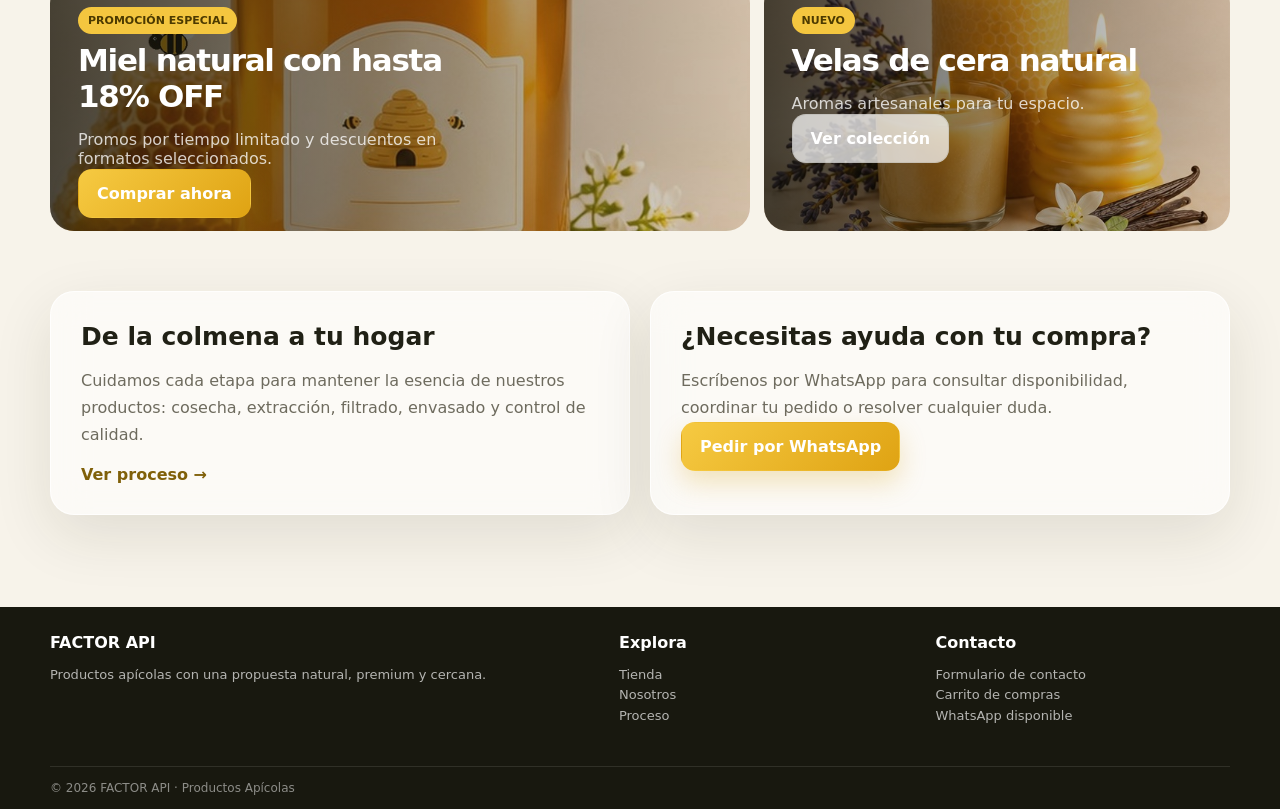
==== commit 112a7361: "Add files via upload" ====
--- a/index.html
+++ b/index.html
@@ -4,7 +4,7 @@
 <section class="hero"><div class="hero-grid"><div class="hero-card glass hero-copy"><span class="eyebrow">🐝 Cosecha responsable · Calidad garantizada</span><h1>Lo mejor de la naturaleza, <em>en cada gota.</em></h1><p>Miel de abeja 100% natural y productos apícolas elaborados con una estética cuidada, procesos responsables y sabor auténtico.</p><div class="hero-actions"><a class="primary-btn" href="tienda.html">Ver productos →</a><a class="secondary-btn" href="proceso.html">Conocer el proceso</a></div></div><div class="hero-card hero-photo" style="background-image:url('./assets/honey.jpg')"></div></div></section>
 <div class="trust-row"><div class="trust-card glass"><div class="trust-icon">🍯</div><div><strong>100% natural</strong><span>Sin aditivos innecesarios.</span></div></div><div class="trust-card glass"><div class="trust-icon">🌼</div><div><strong>Origen local</strong><span>Productos con identidad y cuidado.</span></div></div><div class="trust-card glass"><div class="trust-icon">🔒</div><div><strong>Compra segura</strong><span>Carrito, WhatsApp y medios de pago.</span></div></div></div>
 <section class="section"><div class="section-head"><div><h2>Productos destacados</h2><p>Una selección para empezar a endulzar tu día.</p></div><a class="link-arrow" href="tienda.html">Ver todo →</a></div><div id="home-products" class="product-grid"></div></section>
-<section class="section wheel-section" id="ruleta"><div class="wheel-copy glass"><span class="eyebrow">🎁 Un regalo de la colmena</span><h2>¡Gira la ruleta de FACTOR API!</h2><p>Prueba tu suerte y descubre tu premio para la próxima compra. Entre las opciones siempre está el cupón de <strong>10% de descuento</strong>.</p><div id="wheel-result" class="wheel-result" aria-live="polite">Tu premio aparecerá aquí 🍯</div><a href="tienda.html" class="secondary-btn wheel-shop-link">Ver productos</a></div><div class="wheel-play glass"><div class="wheel-pointer" aria-hidden="true">▼</div><div id="prize-wheel" class="prize-wheel" role="img" aria-label="Ruleta de premios: 5% de descuento, 10% de descuento, envío gratis y 8% de descuento"><span class="wheel-label label-1">5% OFF</span><span class="wheel-label label-2">10% OFF</span><span class="wheel-label label-3">Envío gratis</span><span class="wheel-label label-4">8% OFF</span><span class="wheel-center">🐝</span></div><button id="spin-wheel" class="primary-btn spin-btn" type="button">Girar</button><p class="wheel-note">Un giro por visita. El cupón del 10% se guarda en este navegador y se aplica en el carrito.</p></div></section>
+
 <section class="promo"><div class="promo-card" style="background-image:url('./assets/honey-500.jpg')"><div class="promo-content"><span class="badge">PROMOCIÓN ESPECIAL</span><h3>Miel natural con hasta 18% OFF</h3><p>Promos por tiempo limitado y descuentos en formatos seleccionados.</p><a href="tienda.html" class="primary-btn">Comprar ahora</a></div></div><div class="promo-card" style="background-image:url('./assets/candles.jpg')"><div class="promo-content"><span class="badge">NUEVO</span><h3>Velas de cera natural</h3><p>Aromas artesanales para tu espacio.</p><a href="tienda.html" class="secondary-btn">Ver colección</a></div></div></section>
 <section class="section"><div class="story-grid"><div class="story-card glass"><h3>De la colmena a tu hogar</h3><p>Cuidamos cada etapa para mantener la esencia de nuestros productos: cosecha, extracción, filtrado, envasado y control de calidad.</p><a class="link-arrow" href="proceso.html">Ver proceso →</a></div><div class="story-card glass"><h3>¿Necesitas ayuda con tu compra?</h3><p>Escríbenos por WhatsApp para consultar disponibilidad, coordinar tu pedido o resolver cualquier duda.</p><a class="primary-btn" href="https://wa.me/51941983088?text=Hola%20FACTOR%20API,%20quiero%20hacer%20una%20consulta" target="_blank">Pedir por WhatsApp</a></div></div></section>
 </main>
--- a/styles.css
+++ b/styles.css
@@ -276,14 +276,43 @@
 .prize-wheel { width:min(100%,330px); aspect-ratio:1; border-radius:50%; position:relative; margin:12px auto 22px; border:9px solid #fff8df; outline:5px solid #dba927; background:conic-gradient(#f4c63f 0deg 90deg,#fff0ad 90deg 180deg,#e8a91e 180deg 270deg,#ffdf71 270deg 360deg); box-shadow:0 12px 28px rgba(117,80,0,.2),inset 0 0 0 2px rgba(120,80,0,.18); transition:transform 4.2s cubic-bezier(.12,.68,.08,1); }
 .prize-wheel::after { content:""; position:absolute; inset:50% 0 auto; height:2px; background:rgba(117,80,0,.24); transform:rotate(45deg); transform-origin:center; }
 .wheel-pointer { position:relative; z-index:2; margin-bottom:-25px; color:#7b210d; font-size:35px; line-height:1; filter:drop-shadow(0 2px 1px rgba(0,0,0,.15)); }
-.wheel-label { position:absolute; width:90px; text-align:center; font-weight:1000; font-size:13px; line-height:1.2; color:#4b3600; }
-.label-1 { top:19%; right:9%; transform:rotate(45deg); }
-.label-2 { bottom:19%; right:9%; transform:rotate(-45deg); }
-.label-3 { bottom:19%; left:8%; transform:rotate(45deg); }
-.label-4 { top:19%; left:8%; transform:rotate(-45deg); }
+.wheel-label { position:absolute; width:34%; max-width:100px; min-height:34px; display:flex; align-items:center; justify-content:center; padding:5px 3px; box-sizing:border-box; text-align:center; font-weight:1000; font-size:clamp(10px, 1.1vw, 13px); line-height:1.15; color:#4b3600; overflow-wrap:normal; word-break:normal; white-space:normal; transform:none; z-index:1; }
+.label-1 { top:22%; right:9%; }
+.label-2 { bottom:22%; right:9%; }
+.label-3 { bottom:22%; left:9%; }
+.label-4 { top:22%; left:9%; }
 .wheel-center { position:absolute; top:50%; left:50%; transform:translate(-50%,-50%); width:62px; height:62px; border-radius:50%; display:grid; place-items:center; background:#fffdf1; border:4px solid #dba927; font-size:28px; box-shadow:0 3px 9px rgba(80,55,0,.16); }
 .spin-btn { min-width:170px; font-size:17px; cursor:pointer; }
 .spin-btn:disabled { opacity:.75; cursor:wait; }
 .wheel-note { max-width:330px; text-align:center; color:var(--muted); font-size:11px; line-height:1.5; margin:13px 0 0; }
 @media(max-width:760px) { .wheel-section { grid-template-columns:1fr; } .cart-hero-inner { align-items:flex-start; } .cart-hero-art { width:110px; height:110px; flex-basis:110px; } .cart-hero-basket { font-size:52px; } .cart-hero-art i { left:26px; } .cart-hero-art b { right:26px; } }
-@media(max-width:480px) { .cart-hero-inner { flex-direction:column; } .cart-hero-art { align-self:center; } .cart-item { grid-template-columns:68px minmax(0,1fr); } .cart-item img { width:68px; height:68px; } .cart-item > div:last-child { grid-column:2; display:flex; align-items:center; justify-content:space-between; text-align:left !important; } .wheel-label { font-size:11px; width:76px; } }
+@media(max-width:480px) { .cart-hero-inner { flex-direction:column; } .cart-hero-art { align-self:center; } .cart-item { grid-template-columns:68px minmax(0,1fr); } .cart-item img { width:68px; height:68px; } .cart-item > div:last-child { grid-column:2; display:flex; align-items:center; justify-content:space-between; text-align:left !important; } .wheel-label { font-size:10px; width:35%; min-height:30px; padding:3px 2px; } }
+
+/* Ruleta emergente al entrar a FACTOR API */
+.wheel-popup { position:fixed; inset:0; z-index:999; display:grid; place-items:center; padding:18px; opacity:1; transition:opacity .18s ease; }
+.wheel-popup.closing { opacity:0; }
+.wheel-popup-backdrop { position:absolute; inset:0; background:rgba(27,22,7,.68); backdrop-filter:blur(7px); }
+.wheel-popup-card { position:relative; z-index:1; width:min(980px,100%); max-height:min(92vh,900px); overflow:auto; display:grid; grid-template-columns:1fr 1fr; gap:20px; align-items:center; padding:clamp(20px,4vw,38px); border:1px solid rgba(255,255,255,.7); border-radius:28px; background:linear-gradient(135deg,#fffdf5,#fff2c5); box-shadow:0 30px 100px rgba(0,0,0,.32); }
+.wheel-popup-close { position:absolute; top:10px; right:12px; z-index:4; width:38px; height:38px; border:0; border-radius:50%; background:#fff8df; color:#493500; font-size:28px; line-height:1; cursor:pointer; box-shadow:0 3px 12px rgba(0,0,0,.1); }
+.wheel-copy-popup { padding:8px; }
+.wheel-copy-popup h2 { font-size:clamp(27px,3.5vw,40px); line-height:1.05; letter-spacing:-.04em; margin:14px 0; color:#322707; }
+.wheel-copy-popup p { color:#62572f; line-height:1.65; }
+.wheel-popup .wheel-play { padding:20px; }
+.wheel-popup .prize-wheel { width:min(100%,320px); margin-bottom:20px; }
+.wheel-popup-open { overflow:hidden; }
+/* Carrito con aspecto de cesta, manteniendo miel y decoración apícola */
+.cart-hero-inner { position:relative; overflow:hidden; border:1px solid rgba(218,169,39,.25); background:radial-gradient(circle at 90% 20%,rgba(255,216,89,.35),transparent 32%),linear-gradient(135deg,rgba(255,253,242,.97),rgba(255,243,194,.92)); box-shadow:0 18px 50px rgba(95,70,5,.08); }
+.cart-hero-art { position:relative; flex:0 0 190px; width:190px; height:160px; display:grid; place-items:center; border-radius:28px; background:radial-gradient(circle,rgba(255,209,61,.35),rgba(255,247,211,.15) 70%); }
+.cart-hero-basket { width:112px; height:76px; display:grid; place-items:center; position:relative; font-size:50px; background:linear-gradient(145deg,#f9d45e,#d99418); border:4px solid #77510a; border-radius:10px 10px 28px 28px; box-shadow:inset 0 7px 0 rgba(255,255,255,.32),0 12px 20px rgba(112,73,0,.18); transform:perspective(130px) rotateX(-8deg); }
+.cart-hero-basket::before { content:""; position:absolute; width:118px; height:20px; top:-12px; left:-7px; border:4px solid #77510a; border-radius:9px; background:repeating-linear-gradient(90deg,#f8d66a 0 13px,#e6aa2c 13px 18px); }
+.cart-hero-art span { position:absolute; top:5px; right:18px; font-size:27px; animation:beeBuzz 2s ease-in-out infinite; }
+.cart-hero-art i,.cart-hero-art b { position:absolute; bottom:18px; width:18px; height:18px; border-radius:50%; background:#35290b; border:4px solid #fff0a8; }
+.cart-hero-art i { left:40px; } .cart-hero-art b { right:40px; }
+.cart-layout { grid-template-columns:minmax(0,1.55fr) minmax(270px,.75fr); gap:22px; }
+.cart-list { border:1px solid rgba(202,157,34,.22); background:linear-gradient(160deg,rgba(255,255,255,.95),rgba(255,251,231,.95)); box-shadow:0 15px 40px rgba(87,65,0,.06); }
+.cart-list::before { content:"🛒  TU CESTA APÍCOLA"; display:block; margin:0 0 12px; padding-bottom:14px; border-bottom:1px solid rgba(0,0,0,.08); color:#8b6503; font-size:12px; font-weight:950; letter-spacing:.12em; }
+.cart-item { padding:18px 0; }
+.cart-item img { border:1px solid rgba(143,104,12,.18); box-shadow:0 5px 16px rgba(76,57,0,.09); }
+.summary { border:1px solid rgba(202,157,34,.25); background:linear-gradient(155deg,rgba(255,253,240,.98),rgba(255,245,203,.95)); box-shadow:0 18px 42px rgba(107,81,11,.09); }
+.summary h3 { margin-top:0; display:flex; align-items:center; gap:8px; }
+@media(max-width:760px) { .wheel-popup-card { grid-template-columns:1fr; gap:12px; max-height:94vh; padding:22px 16px; } .wheel-copy-popup { padding:12px 4px 0; } .wheel-popup .wheel-play { padding:14px; } .wheel-popup .prize-wheel { width:min(76vw,285px); } .cart-layout { grid-template-columns:1fr; } .cart-hero-art { align-self:center; } }
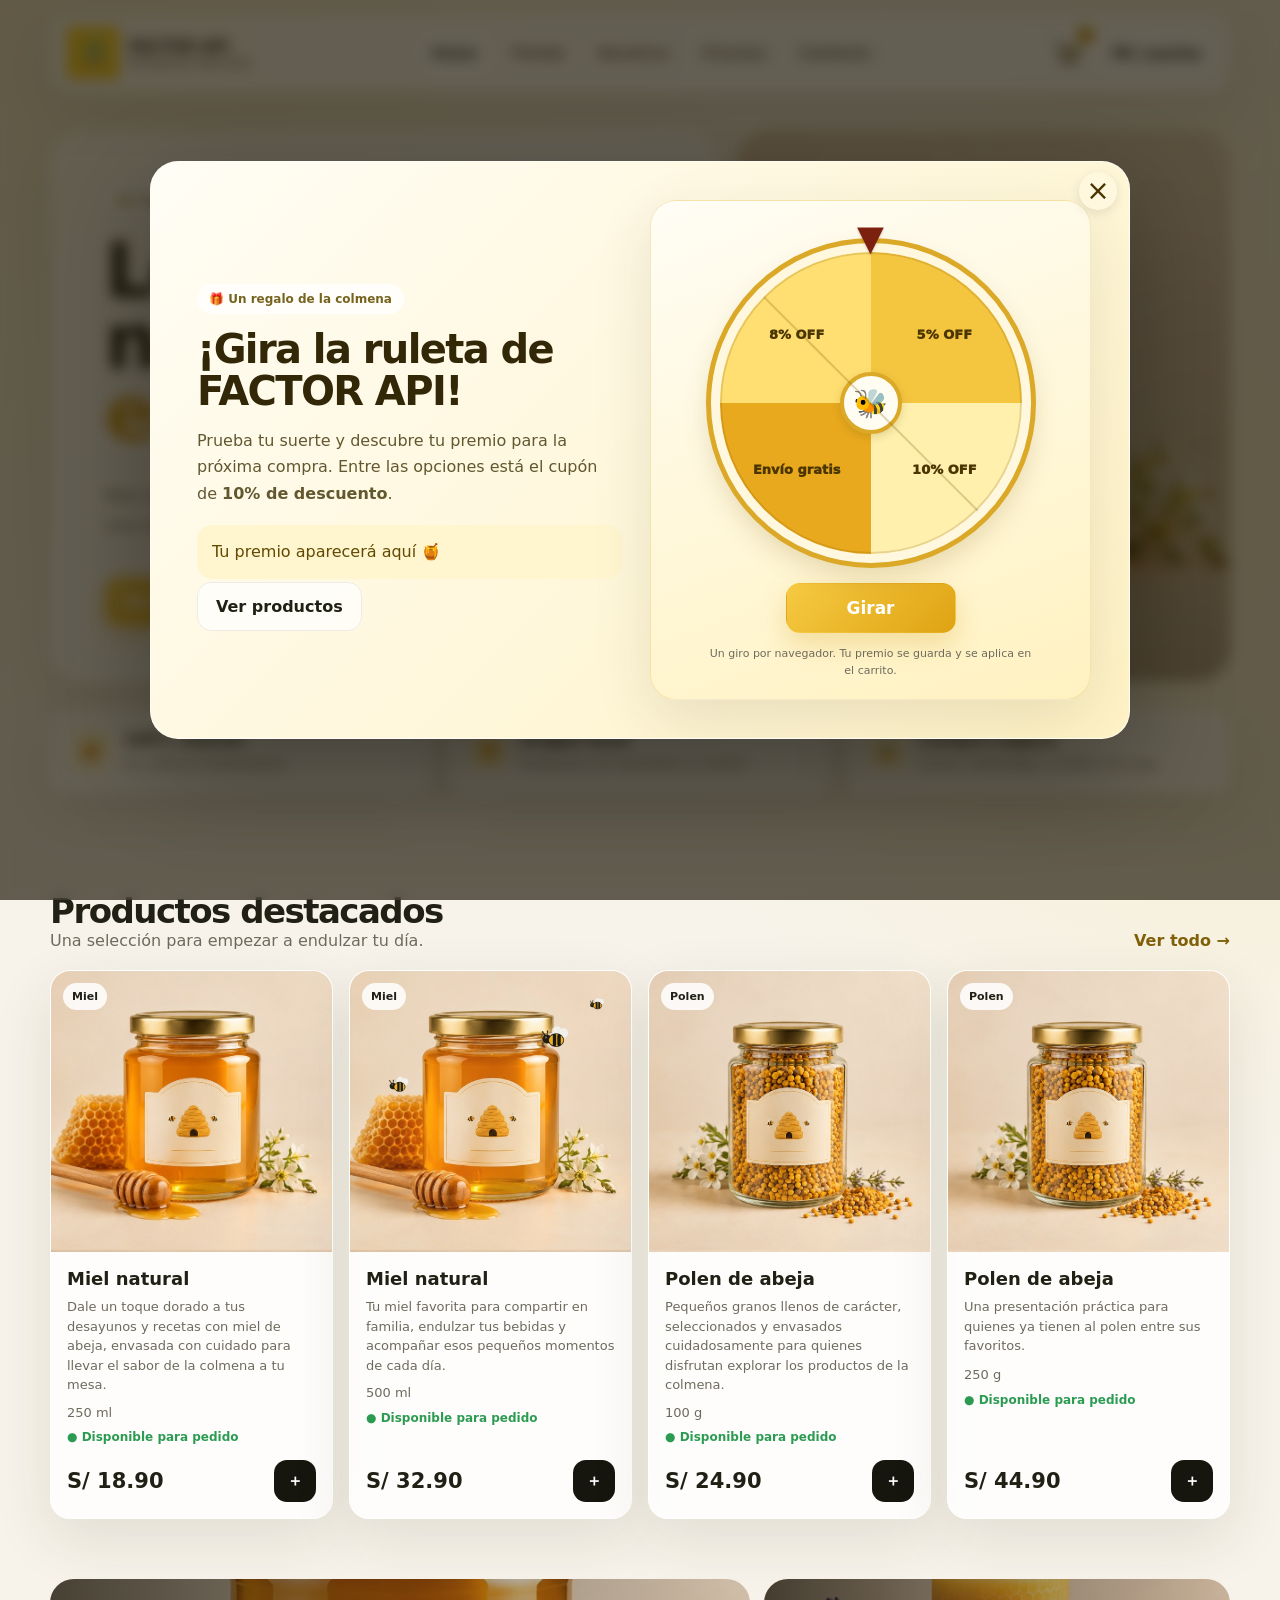
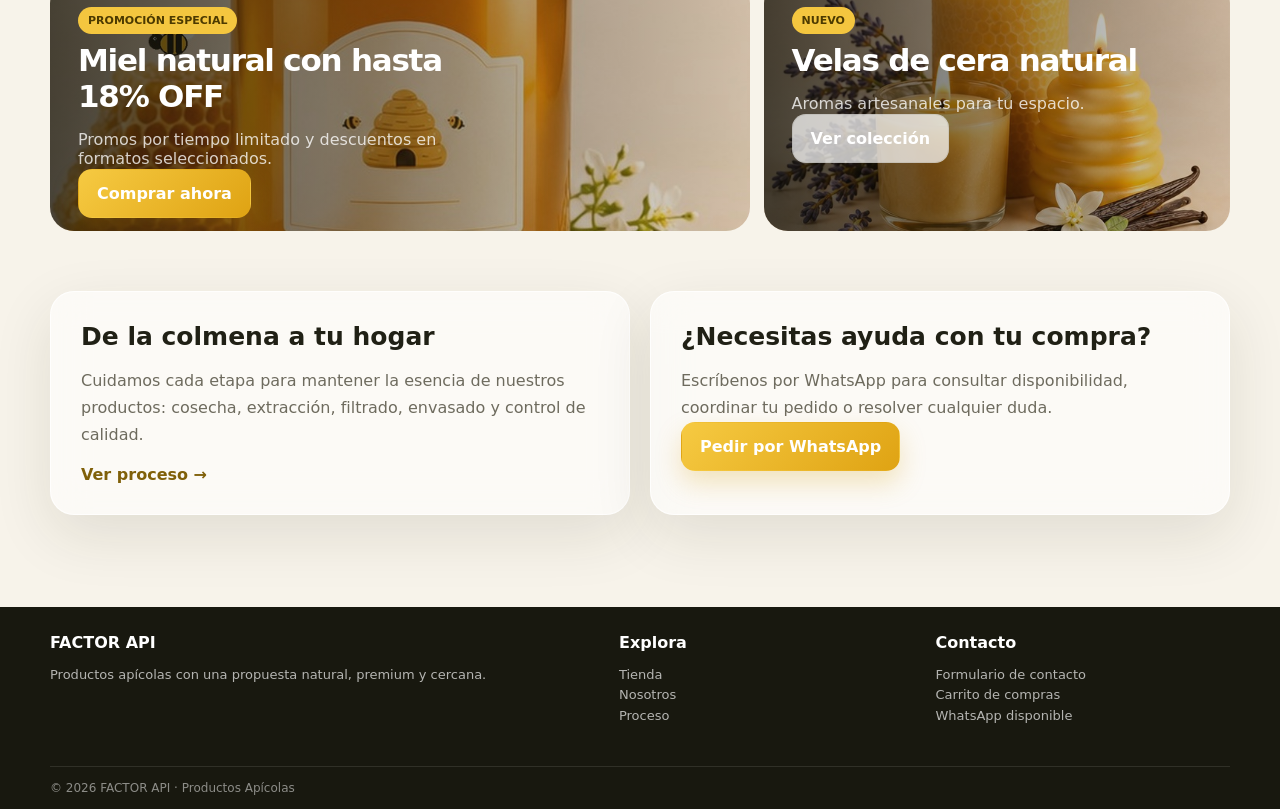
==== commit adf15cab: "Add files via upload" ====
--- a/index.html
+++ b/index.html
@@ -1,5 +1,5 @@
 <!doctype html><html lang="es"><head><meta charset="utf-8"><meta name="viewport" content="width=device-width, initial-scale=1"><title>FACTOR API | Productos Apícolas</title><meta name="description" content="Miel natural, polen, velas de cera y propóleo. Compra online en FACTOR API."><link rel="stylesheet" href="styles.css"></head><body>
-<header class="navbar glass"><a class="brand" href="index.html"><img src="./assets/logo.png" alt="FACTOR API"><span>FACTOR API<small>Productos Apícolas</small></span></a><nav class="nav-links"><a class="active" href="index.html">Home</a><a href="tienda.html">Tienda</a><a href="nosotros.html">Nosotros</a><a href="proceso.html">Proceso</a><a href="contacto.html">Contacto</a></nav><div class="nav-actions"><a class="cart-btn icon-btn" href="carrito.html" aria-label="Carrito"><span class="cart-art" aria-hidden="true"><span class="cart-basket"></span><span class="cart-wheel wheel-1"></span><span class="cart-wheel wheel-2"></span><span class="honey-drip"></span><span class="bee-mini">🐝</span></span><span class="cart-count" data-cart-count>0</span></a><a class="pill-btn" href="contacto.html">Mi cuenta</a></div></header>
+<header class="navbar glass"><a class="brand" href="index.html"><img src="./assets/logo.png" alt="FACTOR API"><span>FACTOR API<small>Productos Apícolas</small></span></a><nav class="nav-links"><a class="active" href="index.html">Home</a><a href="tienda.html">Tienda</a><a href="nosotros.html">Nosotros</a><a href="proceso.html">Proceso</a><a href="contacto.html">Contacto</a></nav><div class="nav-actions"><a class="cart-btn icon-btn" href="carrito.html" aria-label="Carrito"><svg class="cart-svg" viewBox="0 0 32 32" aria-hidden="true" focusable="false"><path d="M3 5h3l3.1 15.2a2 2 0 0 0 2 1.6h12.8a2 2 0 0 0 1.9-1.4L29 10H8"/><path d="M12 25.5a1.8 1.8 0 1 0 0 .1M23 25.5a1.8 1.8 0 1 0 0 .1"/><path class="cart-honey-line" d="M12 13h12"/></svg><span class="cart-count" data-cart-count>0</span></a><a class="pill-btn" href="contacto.html">Mi cuenta</a></div></header>
 <main class="container">
 <section class="hero"><div class="hero-grid"><div class="hero-card glass hero-copy"><span class="eyebrow">🐝 Cosecha responsable · Calidad garantizada</span><h1>Lo mejor de la naturaleza, <em>en cada gota.</em></h1><p>Miel de abeja 100% natural y productos apícolas elaborados con una estética cuidada, procesos responsables y sabor auténtico.</p><div class="hero-actions"><a class="primary-btn" href="tienda.html">Ver productos →</a><a class="secondary-btn" href="proceso.html">Conocer el proceso</a></div></div><div class="hero-card hero-photo" style="background-image:url('./assets/honey.jpg')"></div></div></section>
 <div class="trust-row"><div class="trust-card glass"><div class="trust-icon">🍯</div><div><strong>100% natural</strong><span>Sin aditivos innecesarios.</span></div></div><div class="trust-card glass"><div class="trust-icon">🌼</div><div><strong>Origen local</strong><span>Productos con identidad y cuidado.</span></div></div><div class="trust-card glass"><div class="trust-icon">🔒</div><div><strong>Compra segura</strong><span>Carrito, WhatsApp y medios de pago.</span></div></div></div>
--- a/styles.css
+++ b/styles.css
@@ -316,3 +316,13 @@
 .summary { border:1px solid rgba(202,157,34,.25); background:linear-gradient(155deg,rgba(255,253,240,.98),rgba(255,245,203,.95)); box-shadow:0 18px 42px rgba(107,81,11,.09); }
 .summary h3 { margin-top:0; display:flex; align-items:center; gap:8px; }
 @media(max-width:760px) { .wheel-popup-card { grid-template-columns:1fr; gap:12px; max-height:94vh; padding:22px 16px; } .wheel-copy-popup { padding:12px 4px 0; } .wheel-popup .wheel-play { padding:14px; } .wheel-popup .prize-wheel { width:min(76vw,285px); } .cart-layout { grid-template-columns:1fr; } .cart-hero-art { align-self:center; } }
+
+
+/* Icono de carrito limpio, legible y consistente en todas las páginas */
+.cart-btn { width:48px; height:48px; padding:9px; display:inline-grid; place-items:center; position:relative; border-radius:14px; color:#33270b; background:rgba(255,255,255,.9); border:1px solid rgba(168,125,18,.2); transition:transform .18s ease,background .18s ease,box-shadow .18s ease; }
+.cart-btn:hover,.cart-btn:focus-visible { background:#fff4c7; transform:translateY(-2px); box-shadow:0 6px 16px rgba(115,80,0,.13); outline:2px solid rgba(218,169,39,.45); outline-offset:2px; }
+.cart-svg { display:block; width:29px; height:29px; fill:none; stroke:currentColor; stroke-width:2.4; stroke-linecap:round; stroke-linejoin:round; }
+.cart-svg .cart-honey-line { stroke:#d99b00; stroke-width:3; }
+.cart-btn .cart-count { top:-5px; right:-5px; min-width:20px; height:20px; padding:0 5px; display:grid; place-items:center; border-radius:999px; background:#e8ad17; color:#352600; border:2px solid #fffdf4; font-size:11px; font-weight:900; line-height:1; }
+.active-cart { background:#fff0b6; }
+@media(prefers-reduced-motion:reduce) { .cart-btn { transition:none; } }
